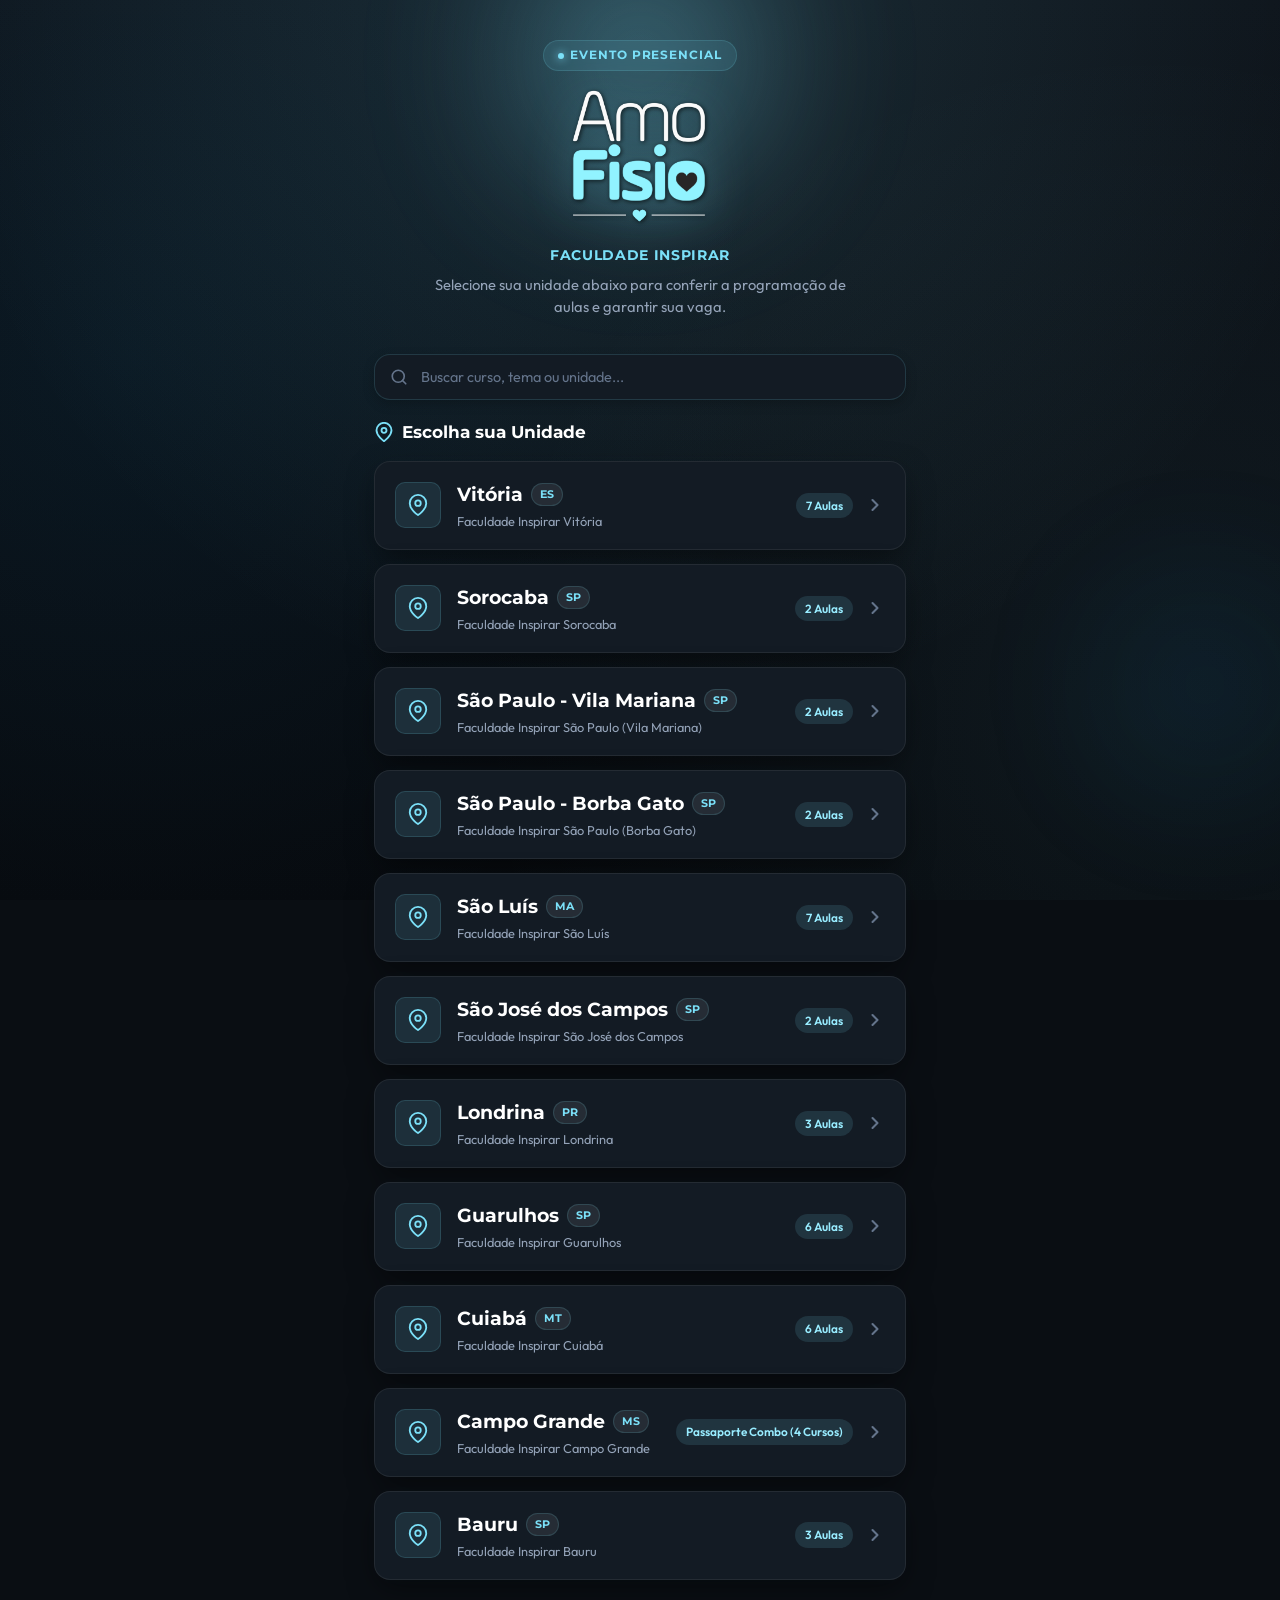
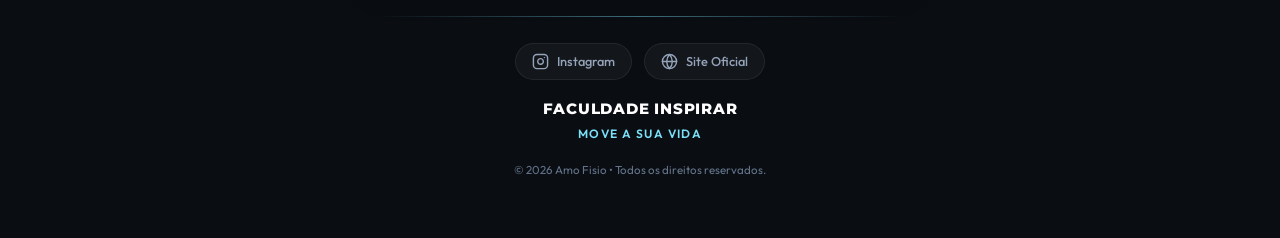
==== linktree amofisio/index.html @ 84359485 "Add files via upload" ====
<!DOCTYPE html>
<html lang="pt-BR">
<head>
  <meta charset="UTF-8">
  <meta name="viewport" content="width=device-width, initial-scale=1.0, maximum-scale=1.0, user-scalable=no">
  <title>Amo Fisio | Faculdade Inspirar</title>
  
  <!-- Metatags para Redes Sociais & Compartilhamento (WhatsApp, Instagram, etc) -->
  <meta name="description" content="Garanta seu ingresso para as aulas e workshops do evento Amo Fisio da Faculdade Inspirar. Selecione sua unidade e inscreva-se no Sympla.">
  <meta property="og:title" content="Amo Fisio | Faculdade Inspirar">
  <meta property="og:description" content="O maior evento presencial de Fisioterapia da Faculdade Inspirar. Escolha sua unidade e inscreva-se!">
  <meta property="og:image" content="amofisio_logo.png">
  <meta property="og:type" content="website">
  <meta name="theme-color" content="#0A0E13">

  <!-- Ícone e Estilos -->
  <link rel="icon" type="image/png" href="amofisio_logo.png">
  <link rel="stylesheet" href="style.css">
</head>
<body>

  <!-- Elementos de Iluminação Ambiente -->
  <div class="ambient-glow ambient-glow-1"></div>
  <div class="ambient-glow ambient-glow-2"></div>

  <!-- Container da Aplicação -->
  <main class="app-container">

    <!-- Header & Hero -->
    <header class="header-hero">
      <div class="badge-event-type">
        <span>Evento Presencial</span>
      </div>

      <div class="logo-wrapper">
        <img src="amofisio_logo.png" alt="Amo Fisio Logo" class="logo-img" id="hero-logo">
      </div>

      <div class="institution-tag">
        <span>FACULDADE INSPIRAR</span>
      </div>

      <p class="tagline" id="hero-tagline">
        Selecione sua unidade abaixo para conferir a programação de aulas e garantir sua vaga.
      </p>
    </header>

    <!-- Barra de Pesquisa Rápida -->
    <section class="search-container" aria-label="Pesquisa de Cursos">
      <div class="search-input-wrapper">
        <svg class="search-icon" viewBox="0 0 24 24" fill="none" stroke="currentColor" stroke-width="2.2" stroke-linecap="round" stroke-linejoin="round">
          <circle cx="11" cy="11" r="8"></circle>
          <line x1="21" y1="21" x2="16.65" y2="16.65"></line>
        </svg>
        <input 
          type="text" 
          id="search-input" 
          class="search-input" 
          placeholder="Buscar curso, tema ou unidade..." 
          autocomplete="off"
        >
        <button id="clear-search-btn" class="clear-search-btn" title="Limpar pesquisa" aria-label="Limpar pesquisa">
          <svg width="18" height="18" viewBox="0 0 24 24" fill="none" stroke="currentColor" stroke-width="2.5" stroke-linecap="round" stroke-linejoin="round">
            <line x1="18" y1="6" x2="6" y2="18"></line>
            <line x1="6" y1="6" x2="18" y2="18"></line>
          </svg>
        </button>
      </div>
    </section>

    <!-- VIEW 1: SELEÇÃO DE UNIDADES -->
    <section id="view-units" class="view-section active" aria-label="Lista de Unidades">
      <div class="section-header">
        <h2 class="section-title">
          <svg width="20" height="20" viewBox="0 0 24 24" fill="none" stroke="currentColor" stroke-width="2.2" stroke-linecap="round" stroke-linejoin="round">
            <path d="M21 10c0 7-9 13-9 13s-9-6-9-13a9 9 0 0 1 18 0z"></path>
            <circle cx="12" cy="10" r="3"></circle>
          </svg>
          Escolha sua Unidade
        </h2>
      </div>

      <div id="units-list-container" class="units-grid">
        <!-- Renderizado dinamicamente via app.js -->
      </div>
    </section>

    <!-- VIEW 2: CURSOS DA UNIDADE SELECIONADA -->
    <section id="view-courses" class="view-section" aria-label="Lista de Cursos da Unidade">
      <div class="back-navigation-bar">
        <button id="back-to-units-btn" class="back-btn">
          <svg width="18" height="18" viewBox="0 0 24 24" fill="none" stroke="currentColor" stroke-width="2.5" stroke-linecap="round" stroke-linejoin="round">
            <polyline points="15 18 9 12 15 6"></polyline>
          </svg>
          <span>Todas as Unidades</span>
        </button>
      </div>

      <div class="unit-active-header">
        <div class="active-unit-top">
          <h2 id="active-unit-name" class="active-unit-title">Vitória</h2>
          <span id="active-unit-badge" class="unit-state-badge">ES</span>
        </div>
        <div class="active-unit-location">
          <svg width="15" height="15" viewBox="0 0 24 24" fill="none" stroke="currentColor" stroke-width="2" stroke-linecap="round" stroke-linejoin="round">
            <path d="M21 10c0 7-9 13-9 13s-9-6-9-13a9 9 0 0 1 18 0z"></path>
            <circle cx="12" cy="10" r="3"></circle>
          </svg>
          <span id="active-unit-address">Faculdade Inspirar Vitória</span>
        </div>
      </div>

      <div id="courses-list-container" class="courses-list">
        <!-- Renderizado dinamicamente via app.js -->
      </div>
    </section>

    <!-- ESTADO VAZIO (QUANDO BUSCA NÃO ENCONTRA) -->
    <div id="empty-state" class="empty-state" style="display: none;">
      <svg width="40" height="40" viewBox="0 0 24 24" fill="none" stroke="currentColor" stroke-width="1.8" stroke-linecap="round" stroke-linejoin="round">
        <circle cx="11" cy="11" r="8"></circle>
        <line x1="21" y1="21" x2="16.65" y2="16.65"></line>
        <line x1="8" y1="11" x2="14" y2="11"></line>
      </svg>
      <h3>Nenhum resultado encontrado</h3>
      <p>Tente buscar por outro termo ou limpe o campo de busca.</p>
    </div>

    <!-- Rodapé Institucional -->
    <footer class="footer-container">
      <div class="footer-divider"></div>

      <div class="social-links">
        <a href="https://www.instagram.com/faculdadeinspirar/" target="_blank" rel="noopener noreferrer" class="social-btn" title="Instagram Oficial">
          <svg width="17" height="17" viewBox="0 0 24 24" fill="none" stroke="currentColor" stroke-width="2" stroke-linecap="round" stroke-linejoin="round">
            <rect x="2" y="2" width="20" height="20" rx="5" ry="5"></rect>
            <path d="M16 11.37A4 4 0 1 1 12.63 8 4 4 0 0 1 16 11.37z"></path>
            <line x1="17.5" y1="6.5" x2="17.51" y2="6.5"></line>
          </svg>
          <span>Instagram</span>
        </a>

        <a href="https://www.inspirar.com.br" target="_blank" rel="noopener noreferrer" class="social-btn" title="Site Oficial Inspirar">
          <svg width="17" height="17" viewBox="0 0 24 24" fill="none" stroke="currentColor" stroke-width="2" stroke-linecap="round" stroke-linejoin="round">
            <circle cx="12" cy="12" r="10"></circle>
            <line x1="2" y1="12" x2="22" y2="12"></line>
            <path d="M12 2a15.3 15.3 0 0 1 4 10 15.3 15.3 0 0 1-4 10 15.3 15.3 0 0 1-4-10 15.3 15.3 0 0 1 4-10z"></path>
          </svg>
          <span>Site Oficial</span>
        </a>
      </div>

      <div class="footer-branding">
        <div class="footer-brand-title">FACULDADE INSPIRAR</div>
        <div class="footer-brand-tagline">MOVE A SUA VIDA</div>
      </div>

      <p class="footer-copyright">
        © <span id="current-year"></span> Amo Fisio • Todos os direitos reservados.
      </p>
    </footer>

  </main>

  <!-- Toast Notification Flutuante -->
  <div id="toast" class="toast-notification" role="status" aria-live="polite">
    <svg width="18" height="18" viewBox="0 0 24 24" fill="none" stroke="currentColor" stroke-width="2.5" stroke-linecap="round" stroke-linejoin="round">
      <polyline points="20 6 9 17 4 12"></polyline>
    </svg>
    <span id="toast-message">Link copiado com sucesso!</span>
  </div>

  <!-- Scripts -->
  <script src="data.js"></script>
  <script src="app.js"></script>
</body>
</html>
---- linktree amofisio/style.css ----
/* ==========================================================================
   AMO FISIO - FACULDADE INSPIRAR | LINKTREE DESIGN SYSTEM
   Identidade Visual inspirada no Banner Oficial e Logo
   ========================================================================== */

@import url('https://fonts.googleapis.com/css2?family=Montserrat:wght@400;500;600;700;800;900&family=Outfit:wght@400;500;600;700;800&display=swap');

:root {
  /* Paleta Oficial */
  --bg-dark: #0A0E13;
  --bg-gradient-start: #0E141B;
  --bg-gradient-end: #070A0E;
  --bg-card: #131B24;
  --bg-card-hover: #182330;
  --bg-card-active: #1C2B3C;
  --bg-glass: rgba(19, 27, 36, 0.75);

  /* Ciano / Aqua Amo Fisio */
  --cyan-main: #7BE0F8;
  --cyan-bright: #98ECFF;
  --cyan-hover: #5CD2EC;
  --cyan-dark: #0284C7;
  --cyan-deep: #0369A1;
  --cyan-glow: rgba(123, 224, 248, 0.25);
  --cyan-glow-intense: rgba(123, 224, 248, 0.5);

  /* Textos */
  --text-primary: #FFFFFF;
  --text-secondary: #94A3B8;
  --text-muted: #64748B;
  --text-highlight: #7BE0F8;

  /* Bordas e Sombras */
  --border-subtle: rgba(123, 224, 248, 0.15);
  --border-bright: rgba(123, 224, 248, 0.45);
  --border-card: rgba(255, 255, 255, 0.07);
  --shadow-card: 0 10px 30px -5px rgba(0, 0, 0, 0.5), 0 0 20px -5px rgba(123, 224, 248, 0.05);
  --shadow-card-hover: 0 15px 35px -5px rgba(0, 0, 0, 0.7), 0 0 25px rgba(123, 224, 248, 0.25);
  --shadow-btn: 0 4px 20px rgba(123, 224, 248, 0.35);

  /* Raios e Transições */
  --radius-xs: 6px;
  --radius-sm: 10px;
  --radius-md: 16px;
  --radius-lg: 24px;
  --radius-pill: 9999px;
  --transition-fast: 0.2s cubic-bezier(0.4, 0, 0.2, 1);
  --transition-normal: 0.3s cubic-bezier(0.4, 0, 0.2, 1);
  --transition-bounce: 0.4s cubic-bezier(0.34, 1.56, 0.64, 1);

  /* Tipografia */
  --font-heading: 'Montserrat', sans-serif;
  --font-body: 'Outfit', sans-serif;
}

/* Reset Global */
*, *::before, *::after {
  box-sizing: border-box;
  margin: 0;
  padding: 0;
}

html {
  scroll-behavior: smooth;
  -webkit-tap-highlight-color: transparent;
}

body {
  font-family: var(--font-body);
  background-color: var(--bg-dark);
  background-image: 
    radial-gradient(circle at 50% 0%, rgba(123, 224, 248, 0.12) 0%, transparent 65%),
    radial-gradient(circle at 10% 40%, rgba(2, 132, 199, 0.08) 0%, transparent 50%),
    radial-gradient(circle at 90% 80%, rgba(123, 224, 248, 0.06) 0%, transparent 50%),
    linear-gradient(180deg, var(--bg-gradient-start) 0%, var(--bg-gradient-end) 100%);
  background-attachment: fixed;
  color: var(--text-primary);
  min-height: 100vh;
  display: flex;
  flex-direction: column;
  align-items: center;
  overflow-x: hidden;
  line-height: 1.5;
}

/* Background Ambient Glow Orbs */
.ambient-glow {
  position: fixed;
  pointer-events: none;
  border-radius: 50%;
  filter: blur(80px);
  z-index: 0;
  opacity: 0.6;
}

.ambient-glow-1 {
  top: -100px;
  left: 50%;
  transform: translateX(-50%);
  width: 320px;
  height: 320px;
  background: radial-gradient(circle, var(--cyan-main), transparent 70%);
}

.ambient-glow-2 {
  bottom: 10%;
  right: -50px;
  width: 250px;
  height: 250px;
  background: radial-gradient(circle, rgba(2, 132, 199, 0.35), transparent 70%);
}

/* Container Principal */
.app-container {
  width: 100%;
  max-width: 580px;
  min-height: 100vh;
  padding: 24px 20px 48px;
  display: flex;
  flex-direction: column;
  position: relative;
  z-index: 1;
}

/* ==========================================================================
   HEADER & HERO
   ========================================================================== */
.header-hero {
  text-align: center;
  margin-bottom: 24px;
  display: flex;
  flex-direction: column;
  align-items: center;
  animation: fadeInDown 0.6s ease-out;
}

.badge-event-type {
  display: inline-flex;
  align-items: center;
  gap: 6px;
  padding: 6px 14px;
  background: rgba(123, 224, 248, 0.1);
  border: 1px solid var(--border-subtle);
  border-radius: var(--radius-pill);
  font-family: var(--font-heading);
  font-size: 0.72rem;
  font-weight: 700;
  letter-spacing: 0.08em;
  text-transform: uppercase;
  color: var(--cyan-main);
  margin-bottom: 16px;
  backdrop-filter: blur(8px);
}

.badge-event-type::before {
  content: '';
  width: 6px;
  height: 6px;
  background-color: var(--cyan-main);
  border-radius: 50%;
  box-shadow: 0 0 8px var(--cyan-main);
  animation: pulseDot 2s infinite;
}

.logo-wrapper {
  position: relative;
  display: inline-block;
  margin-bottom: 12px;
}

.logo-img {
  width: 160px;
  height: auto;
  max-height: 140px;
  object-fit: contain;
  filter: drop-shadow(0 8px 24px rgba(123, 224, 248, 0.3));
  transition: transform var(--transition-bounce);
}

.logo-img:hover {
  transform: scale(1.04);
}

.institution-tag {
  display: flex;
  align-items: center;
  justify-content: center;
  gap: 8px;
  font-family: var(--font-heading);
  font-size: 0.85rem;
  font-weight: 700;
  letter-spacing: 0.05em;
  color: #FFFFFF;
  margin-bottom: 8px;
}

.institution-tag span {
  color: var(--cyan-main);
}

.tagline {
  font-size: 0.92rem;
  color: var(--text-secondary);
  max-width: 420px;
  margin: 0 auto 12px;
  font-weight: 400;
}

/* ==========================================================================
   BARRA DE PESQUISA
   ========================================================================== */
.search-container {
  position: relative;
  width: 100%;
  margin-bottom: 20px;
}

.search-input-wrapper {
  position: relative;
  display: flex;
  align-items: center;
}

.search-icon {
  position: absolute;
  left: 16px;
  color: var(--text-muted);
  width: 18px;
  height: 18px;
  pointer-events: none;
  transition: color var(--transition-fast);
}

.search-input {
  width: 100%;
  padding: 13px 40px 13px 46px;
  background: var(--bg-card);
  border: 1px solid var(--border-subtle);
  border-radius: var(--radius-md);
  color: var(--text-primary);
  font-family: var(--font-body);
  font-size: 0.9rem;
  outline: none;
  transition: all var(--transition-normal);
  box-shadow: 0 4px 12px rgba(0, 0, 0, 0.2);
}

.search-input::placeholder {
  color: var(--text-muted);
}

.search-input:focus {
  border-color: var(--cyan-main);
  box-shadow: 0 0 0 3px var(--cyan-glow);
  background: var(--bg-card-hover);
}

.search-input:focus + .search-icon {
  color: var(--cyan-main);
}

.clear-search-btn {
  position: absolute;
  right: 14px;
  background: transparent;
  border: none;
  color: var(--text-muted);
  cursor: pointer;
  display: none;
  padding: 4px;
  border-radius: 50%;
  transition: color var(--transition-fast);
}

.clear-search-btn:hover {
  color: var(--text-primary);
}

/* ==========================================================================
   VIEW: SELEÇÃO DE UNIDADES (NÍVEL 1)
   ========================================================================== */
.view-section {
  display: none;
  flex-direction: column;
  width: 100%;
  animation: fadeIn 0.35s ease-out;
}

.view-section.active {
  display: flex;
}

.section-header {
  display: flex;
  align-items: center;
  justify-content: space-between;
  margin-bottom: 16px;
}

.section-title {
  font-family: var(--font-heading);
  font-size: 1.05rem;
  font-weight: 700;
  display: flex;
  align-items: center;
  gap: 8px;
  color: var(--text-primary);
}

.section-title svg {
  color: var(--cyan-main);
}

.units-grid {
  display: flex;
  flex-direction: column;
  gap: 14px;
}

.unit-card {
  position: relative;
  background: var(--bg-card);
  border: 1px solid var(--border-card);
  border-radius: var(--radius-md);
  padding: 18px 20px;
  cursor: pointer;
  transition: all var(--transition-bounce);
  box-shadow: var(--shadow-card);
  display: flex;
  align-items: center;
  justify-content: space-between;
  overflow: hidden;
  text-decoration: none;
}

.unit-card::before {
  content: '';
  position: absolute;
  top: 0;
  left: 0;
  width: 4px;
  height: 100%;
  background: var(--cyan-main);
  opacity: 0;
  transition: opacity var(--transition-fast);
}

.unit-card:hover {
  transform: translateY(-3px) scale(1.01);
  background: var(--bg-card-hover);
  border-color: var(--border-bright);
  box-shadow: var(--shadow-card-hover);
}

.unit-card:hover::before {
  opacity: 1;
}

.unit-info-left {
  display: flex;
  align-items: center;
  gap: 16px;
}

.unit-icon-box {
  width: 46px;
  height: 46px;
  border-radius: var(--radius-sm);
  background: rgba(123, 224, 248, 0.1);
  border: 1px solid var(--border-subtle);
  display: flex;
  align-items: center;
  justify-content: center;
  color: var(--cyan-main);
  flex-shrink: 0;
  transition: all var(--transition-fast);
}

.unit-card:hover .unit-icon-box {
  background: var(--cyan-main);
  color: var(--bg-dark);
  box-shadow: 0 0 16px var(--cyan-main);
}

.unit-details {
  display: flex;
  flex-direction: column;
  gap: 3px;
}

.unit-name-row {
  display: flex;
  align-items: center;
  gap: 8px;
}

.unit-title {
  font-family: var(--font-heading);
  font-size: 1.12rem;
  font-weight: 700;
  color: var(--text-primary);
}

.unit-state-badge {
  font-size: 0.7rem;
  font-weight: 700;
  font-family: var(--font-heading);
  background: rgba(255, 255, 255, 0.08);
  padding: 2px 8px;
  border-radius: var(--radius-pill);
  color: var(--cyan-main);
  border: 1px solid var(--border-subtle);
}

.unit-subtitle {
  font-size: 0.8rem;
  color: var(--text-secondary);
}

.unit-card-right {
  display: flex;
  align-items: center;
  gap: 12px;
}

.courses-count-pill {
  font-size: 0.74rem;
  font-weight: 600;
  color: var(--cyan-bright);
  background: rgba(123, 224, 248, 0.12);
  padding: 4px 10px;
  border-radius: var(--radius-pill);
  white-space: nowrap;
}

.unit-arrow {
  color: var(--text-muted);
  transition: transform var(--transition-fast), color var(--transition-fast);
}

.unit-card:hover .unit-arrow {
  transform: translateX(4px);
  color: var(--cyan-main);
}

/* ==========================================================================
   VIEW: CURSOS DA UNIDADE (NÍVEL 2)
   ========================================================================== */
.back-navigation-bar {
  display: flex;
  align-items: center;
  justify-content: space-between;
  margin-bottom: 16px;
}

.back-btn {
  display: inline-flex;
  align-items: center;
  gap: 8px;
  padding: 8px 16px;
  background: rgba(255, 255, 255, 0.05);
  border: 1px solid var(--border-card);
  border-radius: var(--radius-pill);
  color: var(--text-primary);
  font-family: var(--font-heading);
  font-size: 0.82rem;
  font-weight: 600;
  cursor: pointer;
  transition: all var(--transition-fast);
}

.back-btn:hover {
  background: rgba(123, 224, 248, 0.15);
  border-color: var(--border-bright);
  color: var(--cyan-main);
  transform: translateX(-3px);
}

.unit-active-header {
  background: linear-gradient(135deg, rgba(123, 224, 248, 0.12) 0%, rgba(19, 27, 36, 0.9) 100%);
  border: 1px solid var(--border-bright);
  border-radius: var(--radius-md);
  padding: 16px 20px;
  margin-bottom: 20px;
  box-shadow: 0 4px 20px rgba(0, 0, 0, 0.4);
  position: relative;
  overflow: hidden;
}

.unit-active-header::after {
  content: '';
  position: absolute;
  right: -20px;
  bottom: -20px;
  width: 100px;
  height: 100px;
  background: radial-gradient(circle, var(--cyan-glow) 0%, transparent 70%);
  border-radius: 50%;
  pointer-events: none;
}

.active-unit-top {
  display: flex;
  align-items: center;
  justify-content: space-between;
  margin-bottom: 4px;
}

.active-unit-title {
  font-family: var(--font-heading);
  font-size: 1.25rem;
  font-weight: 800;
  color: var(--text-primary);
  display: flex;
  align-items: center;
  gap: 8px;
}

.active-unit-location {
  font-size: 0.82rem;
  color: var(--text-secondary);
  display: flex;
  align-items: center;
  gap: 6px;
}

.active-unit-location svg {
  color: var(--cyan-main);
  flex-shrink: 0;
}

/* Banner de Aviso Especial da Unidade */
.unit-notice-banner {
  display: flex;
  align-items: center;
  gap: 12px;
  background: linear-gradient(135deg, rgba(123, 224, 248, 0.15) 0%, rgba(2, 132, 199, 0.2) 100%);
  border: 1px solid var(--cyan-main);
  border-radius: var(--radius-md);
  padding: 14px 18px;
  box-shadow: 0 4px 15px rgba(123, 224, 248, 0.2);
  animation: fadeIn 0.3s ease-out;
}

.notice-icon {
  color: var(--cyan-main);
  display: flex;
  align-items: center;
  justify-content: center;
  flex-shrink: 0;
}

.notice-text {
  font-family: var(--font-heading);
  font-size: 0.86rem;
  font-weight: 700;
  color: #FFFFFF;
  line-height: 1.4;
}

/* Destaque de Preço Promocional */
.course-meta-item.highlight-price {
  color: var(--cyan-bright);
  font-size: 0.82rem;
  background: rgba(123, 224, 248, 0.12);
  padding: 4px 10px;
  border-radius: var(--radius-pill);
  border: 1px solid rgba(123, 224, 248, 0.3);
}

.course-meta-item.highlight-price strong {
  font-weight: 700;
}

/* Lista de Cards de Cursos */
.courses-list {
  display: flex;
  flex-direction: column;
  gap: 16px;
}

.course-card {
  position: relative;
  background: var(--bg-card);
  border: 1px solid var(--border-card);
  border-radius: var(--radius-md);
  padding: 20px;
  box-shadow: var(--shadow-card);
  transition: all var(--transition-bounce);
  display: flex;
  flex-direction: column;
  gap: 14px;
  overflow: hidden;
}

.course-card:hover {
  border-color: var(--border-bright);
  background: var(--bg-card-hover);
  box-shadow: var(--shadow-card-hover);
  transform: translateY(-2px);
}

.course-header-row {
  display: flex;
  align-items: flex-start;
  justify-content: space-between;
  gap: 10px;
}

.course-category-tag {
  display: inline-flex;
  align-items: center;
  gap: 5px;
  font-family: var(--font-heading);
  font-size: 0.72rem;
  font-weight: 700;
  text-transform: uppercase;
  letter-spacing: 0.05em;
  color: var(--cyan-main);
  background: rgba(123, 224, 248, 0.1);
  padding: 4px 10px;
  border-radius: var(--radius-pill);
  border: 1px solid var(--border-subtle);
}

.course-badge-pill {
  font-size: 0.7rem;
  font-weight: 700;
  background: rgba(255, 255, 255, 0.06);
  color: #E2E8F0;
  padding: 3px 8px;
  border-radius: var(--radius-pill);
  border: 1px solid rgba(255, 255, 255, 0.1);
}

.course-title {
  font-family: var(--font-heading);
  font-size: 1.05rem;
  font-weight: 700;
  line-height: 1.35;
  color: var(--text-primary);
}

.course-desc {
  font-size: 0.85rem;
  color: var(--text-secondary);
  line-height: 1.45;
}

.course-meta-row {
  display: flex;
  flex-wrap: wrap;
  align-items: center;
  gap: 12px;
  padding-top: 4px;
  border-top: 1px solid rgba(255, 255, 255, 0.04);
}

.course-meta-item {
  display: inline-flex;
  align-items: center;
  gap: 5px;
  font-size: 0.78rem;
  color: var(--text-secondary);
}

.course-meta-item svg {
  color: var(--cyan-main);
}

.course-actions-row {
  display: flex;
  align-items: center;
  gap: 10px;
  margin-top: 2px;
}

/* Botão Sympla Principal */
.btn-sympla {
  flex: 1;
  display: inline-flex;
  align-items: center;
  justify-content: center;
  gap: 10px;
  background: linear-gradient(135deg, #7BE0F8 0%, #38BDF8 100%);
  color: #0A0E13;
  font-family: var(--font-heading);
  font-size: 0.88rem;
  font-weight: 800;
  text-transform: uppercase;
  letter-spacing: 0.04em;
  padding: 13px 20px;
  border-radius: var(--radius-pill);
  text-decoration: none;
  border: none;
  cursor: pointer;
  box-shadow: var(--shadow-btn);
  transition: all var(--transition-bounce);
}

.btn-sympla:hover {
  background: linear-gradient(135deg, #98ECFF 0%, #00C7F2 100%);
  box-shadow: 0 6px 25px rgba(123, 224, 248, 0.6);
  transform: translateY(-2px);
  color: #000;
}

.btn-sympla:active {
  transform: translateY(0);
}

.btn-sympla svg {
  transition: transform var(--transition-fast);
}

.btn-sympla:hover svg {
  transform: scale(1.15) rotate(-5deg);
}

/* Botão Compartilhar / Copiar */
.btn-icon-action {
  width: 44px;
  height: 44px;
  border-radius: 50%;
  background: rgba(255, 255, 255, 0.05);
  border: 1px solid var(--border-card);
  color: var(--text-secondary);
  display: flex;
  align-items: center;
  justify-content: center;
  cursor: pointer;
  transition: all var(--transition-fast);
  flex-shrink: 0;
}

.btn-icon-action:hover {
  background: rgba(123, 224, 248, 0.15);
  border-color: var(--border-bright);
  color: var(--cyan-main);
  transform: scale(1.08);
}

/* ==========================================================================
   ESTADO VAZIO / SEM RESULTADOS
   ========================================================================== */
.empty-state {
  text-align: center;
  padding: 40px 20px;
  background: var(--bg-card);
  border: 1px dashed var(--border-subtle);
  border-radius: var(--radius-md);
  margin-top: 10px;
}

.empty-state svg {
  color: var(--text-muted);
  margin-bottom: 12px;
}

.empty-state h3 {
  font-family: var(--font-heading);
  font-size: 1rem;
  color: var(--text-primary);
  margin-bottom: 6px;
}

.empty-state p {
  font-size: 0.84rem;
  color: var(--text-secondary);
}

/* ==========================================================================
   FOOTER & LINKS INSTITUCIONAIS
   ========================================================================== */
.footer-container {
  margin-top: auto;
  padding-top: 36px;
  display: flex;
  flex-direction: column;
  align-items: center;
  gap: 18px;
  text-align: center;
}

.footer-divider {
  width: 100%;
  height: 1px;
  background: linear-gradient(90deg, transparent, var(--border-bright), transparent);
  margin-bottom: 8px;
}

.social-links {
  display: flex;
  align-items: center;
  gap: 12px;
}

.social-btn {
  display: flex;
  align-items: center;
  gap: 8px;
  padding: 8px 16px;
  background: rgba(255, 255, 255, 0.04);
  border: 1px solid var(--border-card);
  border-radius: var(--radius-pill);
  color: var(--text-secondary);
  font-size: 0.8rem;
  font-weight: 500;
  text-decoration: none;
  transition: all var(--transition-fast);
}

.social-btn:hover {
  background: rgba(123, 224, 248, 0.1);
  border-color: var(--cyan-main);
  color: var(--cyan-main);
  transform: translateY(-2px);
}

.footer-branding {
  display: flex;
  flex-direction: column;
  align-items: center;
  gap: 4px;
}

.footer-brand-title {
  font-family: var(--font-heading);
  font-size: 0.95rem;
  font-weight: 800;
  letter-spacing: 0.05em;
  color: var(--text-primary);
}

.footer-brand-tagline {
  font-size: 0.75rem;
  color: var(--cyan-main);
  font-weight: 600;
  letter-spacing: 0.12em;
  text-transform: uppercase;
}

.footer-copyright {
  font-size: 0.72rem;
  color: var(--text-muted);
}

/* ==========================================================================
   TOAST DE NOTIFICAÇÃO
   ========================================================================== */
.toast-notification {
  position: fixed;
  bottom: 24px;
  left: 50%;
  transform: translateX(-50%) translateY(100px);
  background: #111822;
  border: 1px solid var(--cyan-main);
  color: var(--text-primary);
  padding: 12px 22px;
  border-radius: var(--radius-pill);
  font-size: 0.85rem;
  font-weight: 600;
  display: flex;
  align-items: center;
  gap: 10px;
  box-shadow: 0 10px 30px rgba(0, 0, 0, 0.6), 0 0 20px var(--cyan-glow);
  z-index: 999;
  opacity: 0;
  pointer-events: none;
  transition: all var(--transition-bounce);
}

.toast-notification.show {
  transform: translateX(-50%) translateY(0);
  opacity: 1;
}

.toast-notification svg {
  color: var(--cyan-main);
}

/* ==========================================================================
   ANIMAÇÕES
   ========================================================================== */
@keyframes fadeIn {
  from { opacity: 0; transform: translateY(8px); }
  to { opacity: 1; transform: translateY(0); }
}

@keyframes fadeInDown {
  from { opacity: 0; transform: translateY(-16px); }
  to { opacity: 1; transform: translateY(0); }
}

@keyframes pulseDot {
  0% { transform: scale(0.9); opacity: 0.8; box-shadow: 0 0 0 0 rgba(123, 224, 248, 0.7); }
  70% { transform: scale(1.1); opacity: 1; box-shadow: 0 0 0 6px rgba(123, 224, 248, 0); }
  100% { transform: scale(0.9); opacity: 0.8; box-shadow: 0 0 0 0 rgba(123, 224, 248, 0); }
}

/* ==========================================================================
   RESPONSIVIDADE (TABLET & DESKTOP)
   ========================================================================== */
@media (min-width: 640px) {
  .app-container {
    padding: 40px 24px 60px;
  }
  .logo-img {
    width: 190px;
  }
  .unit-title {
    font-size: 1.2rem;
  }
  .course-title {
    font-size: 1.15rem;
  }
}
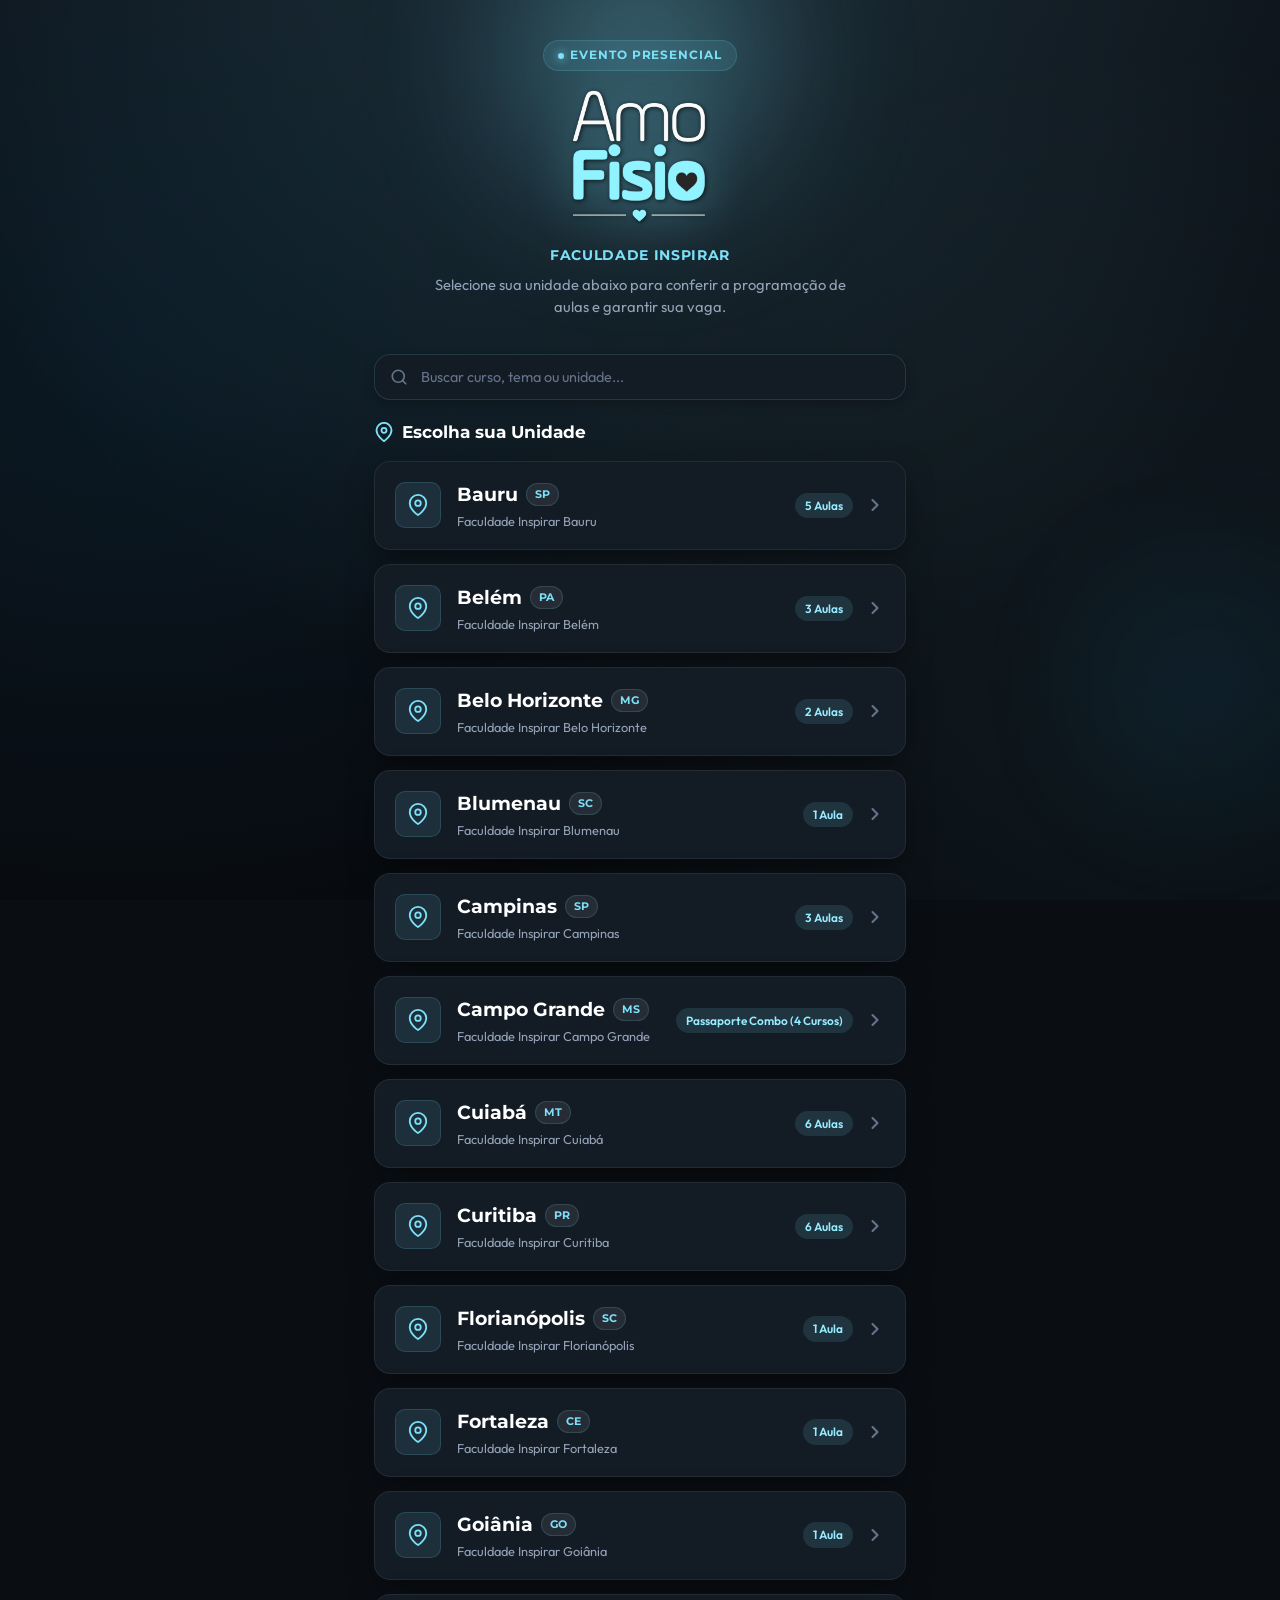
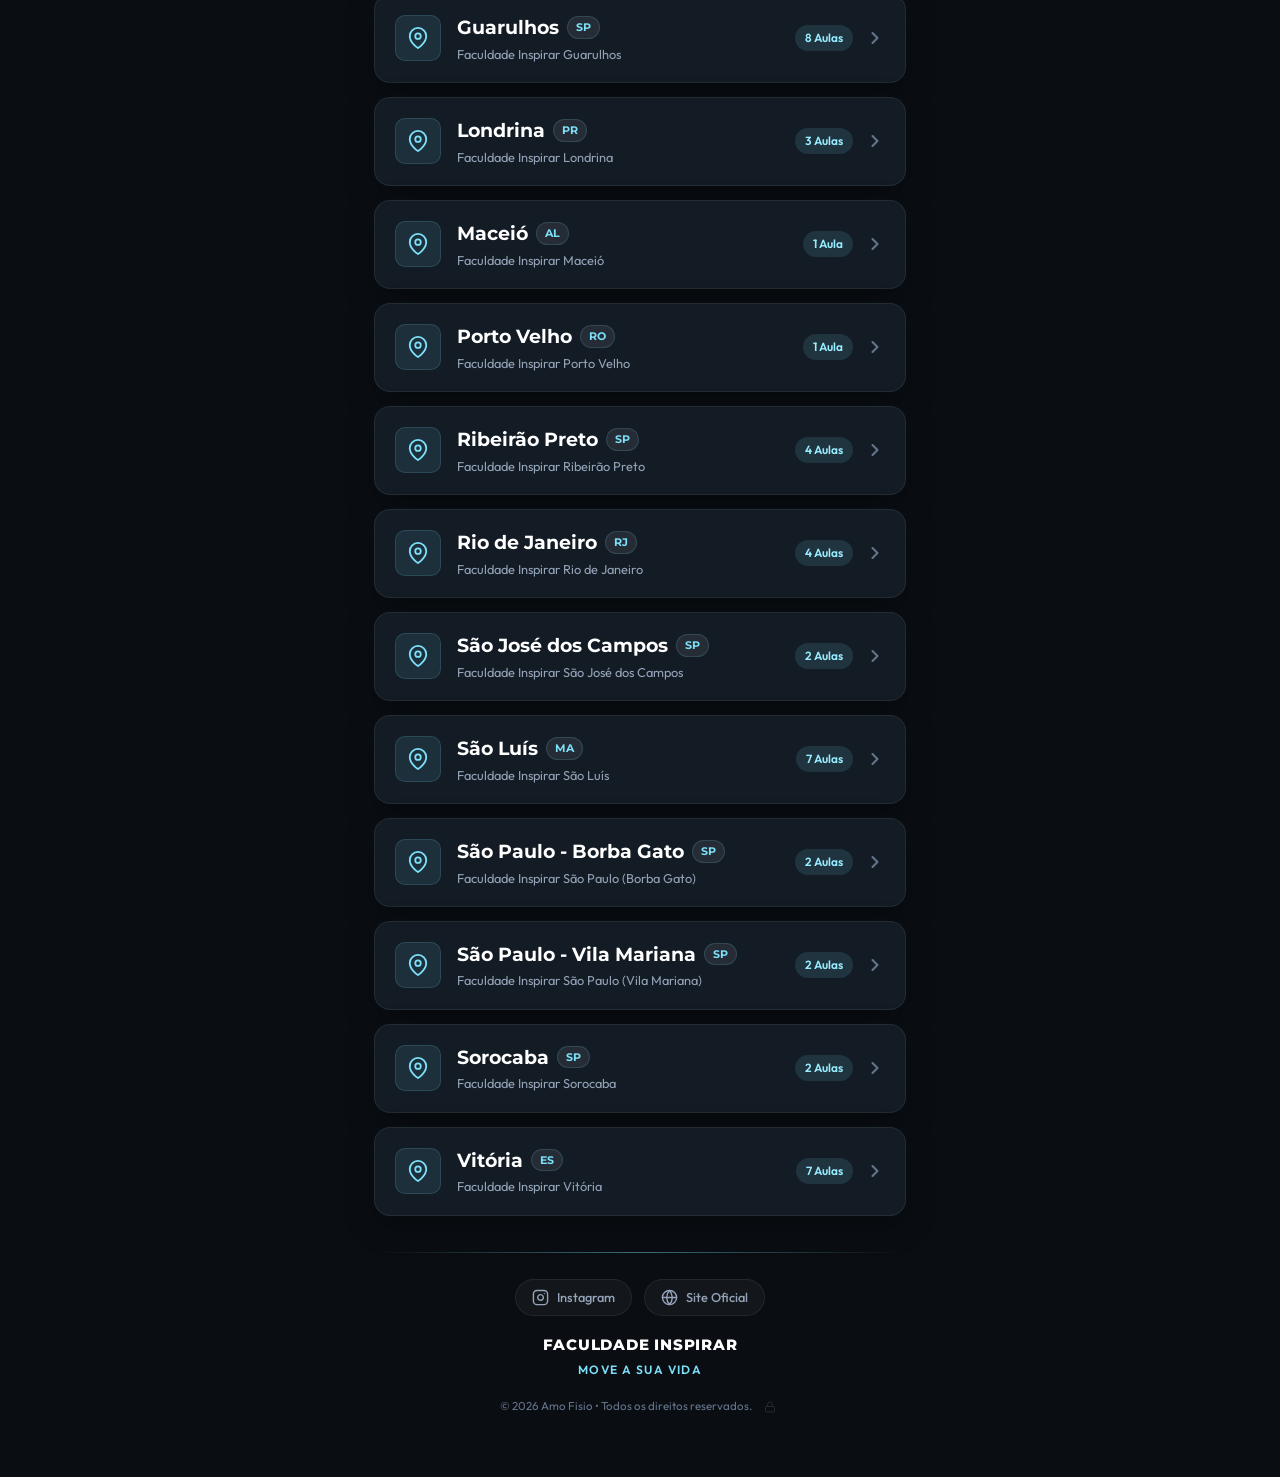
==== commit 715adcef: "Adicionar area administrativa discreta com resumo de inscritos e vagas por unidade" ====
--- a/linktree amofisio/index.html
+++ b/linktree amofisio/index.html
@@ -157,6 +157,12 @@
 
       <p class="footer-copyright">
         © <span id="current-year"></span> Amo Fisio • Todos os direitos reservados.
+        <button id="admin-trigger-btn" class="admin-discreet-btn" title="Painel de Gestão" aria-label="Acesso Restrito">
+          <svg width="12" height="12" viewBox="0 0 24 24" fill="none" stroke="currentColor" stroke-width="2" stroke-linecap="round" stroke-linejoin="round">
+            <rect x="3" y="11" width="18" height="11" rx="2" ry="2"></rect>
+            <path d="M7 11V7a5 5 0 0 1 10 0v4"></path>
+          </svg>
+        </button>
       </p>
     </footer>
 
@@ -170,6 +176,160 @@
     <span id="toast-message">Link copiado com sucesso!</span>
   </div>
 
+  <!-- MODAL: LOGIN ADMINISTRATIVO -->
+  <div id="admin-login-modal" class="admin-modal-overlay" style="display: none;" role="dialog" aria-modal="true" aria-labelledby="admin-login-title">
+    <div class="admin-modal-card">
+      <button id="admin-login-close" class="admin-modal-close" aria-label="Fechar modal">&times;</button>
+      <div class="admin-lock-icon">
+        <svg width="26" height="26" viewBox="0 0 24 24" fill="none" stroke="currentColor" stroke-width="2" stroke-linecap="round" stroke-linejoin="round">
+          <rect x="3" y="11" width="18" height="11" rx="2" ry="2"></rect>
+          <path d="M7 11V7a5 5 0 0 1 10 0v4"></path>
+        </svg>
+      </div>
+      <h3 id="admin-login-title" class="admin-modal-title">Área Administrativa</h3>
+      <p class="admin-modal-desc">Informe a senha para visualizar o relatório de ocupação e vagas das turmas.</p>
+      
+      <form id="admin-login-form">
+        <div class="admin-input-group">
+          <input 
+            type="password" 
+            id="admin-password-input" 
+            class="admin-pwd-input"
+            placeholder="Digite a senha..." 
+            autocomplete="current-password" 
+            required
+          />
+          <button type="button" id="admin-toggle-pwd" class="admin-pwd-toggle" aria-label="Mostrar ou ocultar senha">
+            <svg id="admin-pwd-eye-icon" width="18" height="18" viewBox="0 0 24 24" fill="none" stroke="currentColor" stroke-width="2">
+              <path d="M1 12s4-8 11-8 11 8 11 8-4 8-11 8-11-8-11-8z"></path>
+              <circle cx="12" cy="12" r="3"></circle>
+            </svg>
+          </button>
+        </div>
+        <div id="admin-login-error" class="admin-error-msg" style="display: none;">
+          <svg width="14" height="14" viewBox="0 0 24 24" fill="none" stroke="currentColor" stroke-width="2.2">
+            <circle cx="12" cy="12" r="10"></circle>
+            <line x1="12" y1="8" x2="12" y2="12"></line>
+            <line x1="12" y1="16" x2="12.01" y2="16"></line>
+          </svg>
+          <span>Senha incorreta. Tente novamente.</span>
+        </div>
+        <button type="submit" class="admin-submit-btn">Entrar no Painel</button>
+      </form>
+    </div>
+  </div>
+
+  <!-- MODAL / PAINEL: ÁREA ADMINISTRATIVA -->
+  <div id="admin-dashboard-modal" class="admin-dashboard-overlay" style="display: none;" role="dialog" aria-modal="true" aria-labelledby="admin-dash-heading">
+    <div class="admin-dashboard-container">
+      
+      <!-- Cabeçalho do Dashboard -->
+      <header class="admin-dashboard-header">
+        <div class="admin-dash-header-left">
+          <div class="admin-tag-badge">
+            <span class="admin-badge-dot"></span>
+            PAINEL DE GESTÃO • INSPIRAR
+          </div>
+          <h2 id="admin-dash-heading" class="admin-dash-title">Relatório Geral de Vagas e Inscrições</h2>
+          <p class="admin-dash-subtitle">Acompanhamento consolidado de todas as unidades e turmas do Amo Fisio</p>
+        </div>
+        <div class="admin-dash-header-actions">
+          <button id="admin-logout-btn" class="admin-btn-secondary" title="Encerrar sessão administrativa">
+            <svg width="15" height="15" viewBox="0 0 24 24" fill="none" stroke="currentColor" stroke-width="2">
+              <path d="M9 21H5a2 2 0 0 1-2-2V5a2 2 0 0 1 2-2h4"></path>
+              <polyline points="16 17 21 12 16 7"></polyline>
+              <line x1="21" y1="12" x2="9" y2="12"></line>
+            </svg>
+            <span>Bloquear / Sair</span>
+          </button>
+          <button id="admin-dashboard-close" class="admin-btn-close" aria-label="Fechar Painel">&times;</button>
+        </div>
+      </header>
+
+      <!-- Cartões de Resumo Geral (KPIs) -->
+      <section class="admin-kpi-grid">
+        <div class="admin-kpi-card">
+          <div class="admin-kpi-icon-wrap icon-cyan">
+            <svg width="20" height="20" viewBox="0 0 24 24" fill="none" stroke="currentColor" stroke-width="2">
+              <path d="M17 21v-2a4 4 0 0 0-4-4H5a4 4 0 0 0-4 4v2"></path>
+              <circle cx="9" cy="7" r="4"></circle>
+              <path d="M23 21v-2a4 4 0 0 0-3-3.87"></path>
+              <path d="M16 3.13a4 4 0 0 1 0 7.75"></path>
+            </svg>
+          </div>
+          <div class="admin-kpi-info">
+            <span class="admin-kpi-label">Total de Inscritos</span>
+            <div class="admin-kpi-val" id="admin-kpi-total-reg">0</div>
+            <span class="admin-kpi-sub" id="admin-kpi-occupancy-rate">0% ocupação geral</span>
+          </div>
+        </div>
+
+        <div class="admin-kpi-card">
+          <div class="admin-kpi-icon-wrap icon-blue">
+            <svg width="20" height="20" viewBox="0 0 24 24" fill="none" stroke="currentColor" stroke-width="2">
+              <rect x="2" y="7" width="20" height="14" rx="2" ry="2"></rect>
+              <path d="M16 21V5a2 2 0 0 0-2-2h-4a2 2 0 0 0-2 2v16"></path>
+            </svg>
+          </div>
+          <div class="admin-kpi-info">
+            <span class="admin-kpi-label">Vagas Ofertadas</span>
+            <div class="admin-kpi-val" id="admin-kpi-total-cap">0</div>
+            <span class="admin-kpi-sub" id="admin-kpi-remaining-spots">0 vagas restantes</span>
+          </div>
+        </div>
+
+        <div class="admin-kpi-card highlight-critical">
+          <div class="admin-kpi-icon-wrap icon-red">
+            <svg width="20" height="20" viewBox="0 0 24 24" fill="none" stroke="currentColor" stroke-width="2">
+              <circle cx="12" cy="12" r="10"></circle>
+              <line x1="4.93" y1="4.93" x2="19.07" y2="19.07"></line>
+            </svg>
+          </div>
+          <div class="admin-kpi-info">
+            <span class="admin-kpi-label">Turmas Esgotadas</span>
+            <div class="admin-kpi-val" id="admin-kpi-sold-out">0</div>
+            <span class="admin-kpi-sub">100% de capacidade</span>
+          </div>
+        </div>
+
+        <div class="admin-kpi-card highlight-warning">
+          <div class="admin-kpi-icon-wrap icon-amber">
+            <svg width="20" height="20" viewBox="0 0 24 24" fill="none" stroke="currentColor" stroke-width="2">
+              <polygon points="13 2 3 14 12 14 11 22 21 10 12 10 13 2"></polygon>
+            </svg>
+          </div>
+          <div class="admin-kpi-info">
+            <span class="admin-kpi-label">Últimas Vagas</span>
+            <div class="admin-kpi-val" id="admin-kpi-urgent">0</div>
+            <span class="admin-kpi-sub">≤ 5 vagas restantes</span>
+          </div>
+        </div>
+      </section>
+
+      <!-- Barra de Filtros e Busca -->
+      <div class="admin-controls-bar">
+        <div class="admin-search-wrapper">
+          <svg width="16" height="16" viewBox="0 0 24 24" fill="none" stroke="currentColor" stroke-width="2">
+            <circle cx="11" cy="11" r="8"></circle>
+            <line x1="21" y1="21" x2="16.65" y2="16.65"></line>
+          </svg>
+          <input type="text" id="admin-filter-input" placeholder="Buscar por cidade ou curso..." />
+        </div>
+        <div class="admin-filter-pills">
+          <button class="admin-pill active" data-filter="all">Todas as Cidades (<span id="admin-count-units">0</span>)</button>
+          <button class="admin-pill" data-filter="urgent">Com Últimas Vagas</button>
+          <button class="admin-pill" data-filter="sold_out">Com Esgotados</button>
+        </div>
+      </div>
+
+      <!-- Listagem de Unidades e Cursos -->
+      <div id="admin-units-container" class="admin-units-list">
+        <!-- Renderizado dinamicamente via JS -->
+      </div>
+
+    </div>
+  </div>
+
   <!-- Scripts -->
   <script src="data.js"></script>
   <script src="app.js"></script>
--- a/linktree amofisio/style.css
+++ b/linktree amofisio/style.css
@@ -631,7 +631,66 @@
   padding: 3px 8px;
   border-radius: var(--radius-pill);
   border: 1px solid rgba(255, 255, 255, 0.1);
-}
+  display: inline-flex;
+  align-items: center;
+  gap: 4px;
+}
+
+.course-badge-pill.badge-sold-out {
+  background: rgba(239, 68, 68, 0.2);
+  color: #F87171;
+  border-color: rgba(239, 68, 68, 0.5);
+  font-weight: 800;
+  text-transform: uppercase;
+  letter-spacing: 0.05em;
+  box-shadow: 0 0 12px rgba(239, 68, 68, 0.25);
+}
+
+.course-badge-pill.badge-urgent {
+  background: rgba(245, 158, 11, 0.2);
+  color: #FBBF24;
+  border-color: rgba(245, 158, 11, 0.5);
+  font-weight: 800;
+  text-transform: uppercase;
+  letter-spacing: 0.04em;
+  box-shadow: 0 0 12px rgba(245, 158, 11, 0.25);
+  animation: pulseBadge 2.2s infinite ease-in-out;
+}
+
+@keyframes pulseBadge {
+  0%, 100% {
+    transform: scale(1);
+    opacity: 1;
+  }
+  50% {
+    transform: scale(1.05);
+    opacity: 0.9;
+  }
+}
+
+.course-card.is-sold-out {
+  border-color: rgba(239, 68, 68, 0.25);
+  background: linear-gradient(180deg, rgba(239, 68, 68, 0.03) 0%, var(--bg-card) 100%);
+}
+
+.course-card.is-sold-out:hover {
+  border-color: rgba(239, 68, 68, 0.45);
+}
+
+.btn-sympla.btn-sold-out {
+  background: rgba(255, 255, 255, 0.08);
+  color: #94A3B8;
+  border: 1px solid rgba(255, 255, 255, 0.15);
+  box-shadow: none;
+}
+
+.btn-sympla.btn-sold-out:hover {
+  background: rgba(239, 68, 68, 0.18);
+  color: #F87171;
+  border-color: rgba(239, 68, 68, 0.4);
+  box-shadow: 0 4px 15px rgba(239, 68, 68, 0.25);
+}
+
 
 .course-title {
   font-family: var(--font-heading);
@@ -915,3 +974,697 @@
     font-size: 1.15rem;
   }
 }
+
+/* ==========================================================================
+   ÁREA ADMINISTRATIVA (DISCRETA & PAINEL DE GESTÃO)
+   ========================================================================== */
+
+/* Botão discreto no rodapé */
+.admin-discreet-btn {
+  background: transparent;
+  border: none;
+  padding: 4px;
+  color: var(--text-muted);
+  opacity: 0.28;
+  cursor: pointer;
+  display: inline-flex;
+  align-items: center;
+  justify-content: center;
+  vertical-align: middle;
+  transition: all 0.2s ease;
+  margin-left: 6px;
+  border-radius: 4px;
+}
+
+.admin-discreet-btn:hover,
+.admin-discreet-btn:focus-visible {
+  opacity: 0.85;
+  color: var(--cyan-main);
+  background: rgba(123, 224, 248, 0.08);
+}
+
+/* Modal de Login */
+.admin-modal-overlay {
+  position: fixed;
+  inset: 0;
+  background: rgba(7, 16, 29, 0.82);
+  backdrop-filter: blur(8px);
+  -webkit-backdrop-filter: blur(8px);
+  display: flex;
+  align-items: center;
+  justify-content: center;
+  z-index: 1000;
+  padding: 20px;
+  animation: fadeIn 0.25s ease;
+}
+
+.admin-modal-card {
+  position: relative;
+  background: var(--bg-card);
+  border: 1px solid var(--border-card);
+  border-radius: 20px;
+  padding: 32px 26px;
+  width: 100%;
+  max-width: 400px;
+  box-shadow: 0 24px 48px rgba(0, 0, 0, 0.6), 0 0 24px rgba(123, 224, 248, 0.08);
+  text-align: center;
+  animation: fadeInDown 0.3s cubic-bezier(0.16, 1, 0.3, 1);
+}
+
+.admin-modal-close {
+  position: absolute;
+  top: 14px;
+  right: 16px;
+  background: transparent;
+  border: none;
+  color: var(--text-muted);
+  font-size: 1.5rem;
+  line-height: 1;
+  cursor: pointer;
+  padding: 6px;
+  border-radius: 50%;
+  transition: color 0.2s ease;
+}
+
+.admin-modal-close:hover {
+  color: var(--text-primary);
+}
+
+.admin-lock-icon {
+  width: 54px;
+  height: 54px;
+  margin: 0 auto 16px;
+  border-radius: 50%;
+  background: rgba(123, 224, 248, 0.12);
+  border: 1px solid rgba(123, 224, 248, 0.25);
+  color: var(--cyan-bright);
+  display: flex;
+  align-items: center;
+  justify-content: center;
+  box-shadow: 0 0 20px rgba(123, 224, 248, 0.15);
+}
+
+.admin-modal-title {
+  font-family: var(--font-heading);
+  font-size: 1.35rem;
+  font-weight: 700;
+  color: var(--text-primary);
+  margin-bottom: 8px;
+}
+
+.admin-modal-desc {
+  font-size: 0.88rem;
+  color: var(--text-secondary);
+  line-height: 1.45;
+  margin-bottom: 22px;
+}
+
+.admin-input-group {
+  position: relative;
+  display: flex;
+  align-items: center;
+  margin-bottom: 12px;
+}
+
+.admin-pwd-input {
+  width: 100%;
+  background: rgba(7, 16, 29, 0.6);
+  border: 1px solid var(--border-subtle);
+  border-radius: 12px;
+  padding: 13px 44px 13px 16px;
+  color: var(--text-primary);
+  font-size: 0.95rem;
+  outline: none;
+  transition: all 0.2s ease;
+}
+
+.admin-pwd-input:focus {
+  border-color: var(--cyan-main);
+  box-shadow: 0 0 0 3px rgba(123, 224, 248, 0.15);
+}
+
+.admin-pwd-toggle {
+  position: absolute;
+  right: 12px;
+  background: none;
+  border: none;
+  color: var(--text-muted);
+  cursor: pointer;
+  padding: 6px;
+  display: flex;
+  align-items: center;
+  justify-content: center;
+  transition: color 0.2s ease;
+}
+
+.admin-pwd-toggle:hover {
+  color: var(--text-primary);
+}
+
+.admin-error-msg {
+  display: flex;
+  align-items: center;
+  justify-content: center;
+  gap: 6px;
+  font-size: 0.82rem;
+  color: #F87171;
+  margin-bottom: 14px;
+  animation: fadeIn 0.2s ease;
+}
+
+.admin-submit-btn {
+  width: 100%;
+  padding: 13px 20px;
+  background: linear-gradient(135deg, var(--cyan-main), #38BDF8);
+  color: var(--bg-dark);
+  border: none;
+  border-radius: 12px;
+  font-family: var(--font-heading);
+  font-weight: 700;
+  font-size: 0.95rem;
+  cursor: pointer;
+  box-shadow: 0 4px 16px rgba(123, 224, 248, 0.3);
+  transition: all 0.2s ease;
+}
+
+.admin-submit-btn:hover {
+  transform: translateY(-1px);
+  box-shadow: 0 6px 20px rgba(123, 224, 248, 0.45);
+}
+
+/* Dashboard Geral em Tela Cheia */
+.admin-dashboard-overlay {
+  position: fixed;
+  inset: 0;
+  background: rgba(7, 16, 29, 0.96);
+  backdrop-filter: blur(14px);
+  -webkit-backdrop-filter: blur(14px);
+  z-index: 1050;
+  overflow-y: auto;
+  padding: 24px 16px 60px;
+  animation: fadeIn 0.3s ease;
+}
+
+.admin-dashboard-container {
+  max-width: 1100px;
+  margin: 0 auto;
+}
+
+.admin-dashboard-header {
+  display: flex;
+  flex-direction: column;
+  gap: 16px;
+  padding-bottom: 24px;
+  border-bottom: 1px solid var(--border-subtle);
+  margin-bottom: 24px;
+}
+
+@media (min-width: 768px) {
+  .admin-dashboard-header {
+    flex-direction: row;
+    align-items: center;
+    justify-content: space-between;
+  }
+}
+
+.admin-tag-badge {
+  display: inline-flex;
+  align-items: center;
+  gap: 6px;
+  font-size: 0.72rem;
+  font-weight: 800;
+  letter-spacing: 0.08em;
+  color: var(--cyan-bright);
+  background: rgba(123, 224, 248, 0.1);
+  padding: 4px 10px;
+  border-radius: var(--radius-pill);
+  border: 1px solid rgba(123, 224, 248, 0.2);
+  margin-bottom: 6px;
+}
+
+.admin-badge-dot {
+  width: 6px;
+  height: 6px;
+  border-radius: 50%;
+  background: var(--cyan-bright);
+  box-shadow: 0 0 8px var(--cyan-bright);
+}
+
+.admin-dash-title {
+  font-family: var(--font-heading);
+  font-size: 1.55rem;
+  font-weight: 800;
+  color: var(--text-primary);
+  line-height: 1.25;
+}
+
+.admin-dash-subtitle {
+  font-size: 0.88rem;
+  color: var(--text-secondary);
+  margin-top: 4px;
+}
+
+.admin-dash-header-actions {
+  display: flex;
+  align-items: center;
+  gap: 10px;
+}
+
+.admin-btn-secondary {
+  display: inline-flex;
+  align-items: center;
+  gap: 6px;
+  background: rgba(255, 255, 255, 0.06);
+  border: 1px solid var(--border-subtle);
+  color: var(--text-secondary);
+  padding: 8px 14px;
+  border-radius: 10px;
+  font-size: 0.85rem;
+  font-weight: 600;
+  cursor: pointer;
+  transition: all 0.2s ease;
+}
+
+.admin-btn-secondary:hover {
+  background: rgba(255, 255, 255, 0.12);
+  color: var(--text-primary);
+  border-color: rgba(255, 255, 255, 0.2);
+}
+
+.admin-btn-close {
+  background: rgba(255, 255, 255, 0.06);
+  border: 1px solid var(--border-subtle);
+  color: var(--text-secondary);
+  font-size: 1.5rem;
+  line-height: 1;
+  width: 38px;
+  height: 38px;
+  border-radius: 10px;
+  cursor: pointer;
+  display: flex;
+  align-items: center;
+  justify-content: center;
+  transition: all 0.2s ease;
+}
+
+.admin-btn-close:hover {
+  background: rgba(239, 68, 68, 0.15);
+  border-color: rgba(239, 68, 68, 0.4);
+  color: #F87171;
+}
+
+/* KPI Cards Grid */
+.admin-kpi-grid {
+  display: grid;
+  grid-template-columns: repeat(2, 1fr);
+  gap: 12px;
+  margin-bottom: 24px;
+}
+
+@media (min-width: 900px) {
+  .admin-kpi-grid {
+    grid-template-columns: repeat(4, 1fr);
+    gap: 16px;
+  }
+}
+
+.admin-kpi-card {
+  background: rgba(18, 30, 49, 0.65);
+  border: 1px solid var(--border-card);
+  border-radius: 16px;
+  padding: 16px 18px;
+  display: flex;
+  align-items: center;
+  gap: 14px;
+  box-shadow: 0 4px 16px rgba(0, 0, 0, 0.25);
+  transition: transform 0.2s ease;
+}
+
+.admin-kpi-card:hover {
+  transform: translateY(-2px);
+}
+
+.admin-kpi-card.highlight-critical {
+  border-color: rgba(239, 68, 68, 0.3);
+  background: rgba(239, 68, 68, 0.06);
+}
+
+.admin-kpi-card.highlight-warning {
+  border-color: rgba(245, 158, 11, 0.3);
+  background: rgba(245, 158, 11, 0.06);
+}
+
+.admin-kpi-icon-wrap {
+  width: 44px;
+  height: 44px;
+  border-radius: 12px;
+  display: flex;
+  align-items: center;
+  justify-content: center;
+  flex-shrink: 0;
+}
+
+.icon-cyan { background: rgba(123, 224, 248, 0.12); color: var(--cyan-bright); }
+.icon-blue { background: rgba(59, 130, 246, 0.12); color: #60A5FA; }
+.icon-red { background: rgba(239, 68, 68, 0.15); color: #F87171; }
+.icon-amber { background: rgba(245, 158, 11, 0.15); color: #FBBF24; }
+
+.admin-kpi-info {
+  display: flex;
+  flex-direction: column;
+}
+
+.admin-kpi-label {
+  font-size: 0.75rem;
+  font-weight: 600;
+  text-transform: uppercase;
+  letter-spacing: 0.04em;
+  color: var(--text-muted);
+}
+
+.admin-kpi-val {
+  font-family: var(--font-heading);
+  font-size: 1.6rem;
+  font-weight: 800;
+  color: var(--text-primary);
+  line-height: 1.15;
+  margin: 2px 0;
+}
+
+.admin-kpi-sub {
+  font-size: 0.74rem;
+  color: var(--text-secondary);
+}
+
+/* Barra de Filtros e Busca */
+.admin-controls-bar {
+  display: flex;
+  flex-direction: column;
+  gap: 12px;
+  margin-bottom: 20px;
+}
+
+@media (min-width: 768px) {
+  .admin-controls-bar {
+    flex-direction: row;
+    align-items: center;
+    justify-content: space-between;
+  }
+}
+
+.admin-search-wrapper {
+  position: relative;
+  display: flex;
+  align-items: center;
+  flex: 1;
+  max-width: 400px;
+}
+
+.admin-search-wrapper svg {
+  position: absolute;
+  left: 14px;
+  color: var(--text-muted);
+  pointer-events: none;
+}
+
+.admin-search-wrapper input {
+  width: 100%;
+  background: rgba(18, 30, 49, 0.7);
+  border: 1px solid var(--border-subtle);
+  border-radius: 12px;
+  padding: 10px 14px 10px 38px;
+  color: var(--text-primary);
+  font-size: 0.88rem;
+  outline: none;
+  transition: all 0.2s ease;
+}
+
+.admin-search-wrapper input:focus {
+  border-color: var(--cyan-main);
+  box-shadow: 0 0 0 3px rgba(123, 224, 248, 0.12);
+}
+
+.admin-filter-pills {
+  display: flex;
+  gap: 8px;
+  overflow-x: auto;
+  padding-bottom: 4px;
+}
+
+.admin-pill {
+  background: rgba(255, 255, 255, 0.05);
+  border: 1px solid var(--border-subtle);
+  color: var(--text-secondary);
+  padding: 6px 12px;
+  border-radius: var(--radius-pill);
+  font-size: 0.78rem;
+  font-weight: 600;
+  cursor: pointer;
+  white-space: nowrap;
+  transition: all 0.2s ease;
+}
+
+.admin-pill:hover {
+  background: rgba(255, 255, 255, 0.1);
+  color: var(--text-primary);
+}
+
+.admin-pill.active {
+  background: rgba(123, 224, 248, 0.15);
+  color: var(--cyan-bright);
+  border-color: rgba(123, 224, 248, 0.4);
+}
+
+/* Listagem de Unidades */
+.admin-units-list {
+  display: flex;
+  flex-direction: column;
+  gap: 16px;
+}
+
+.admin-unit-card {
+  background: rgba(18, 30, 49, 0.7);
+  border: 1px solid var(--border-card);
+  border-radius: 16px;
+  overflow: hidden;
+  box-shadow: 0 4px 16px rgba(0, 0, 0, 0.2);
+}
+
+.admin-unit-header {
+  padding: 16px 20px;
+  background: rgba(255, 255, 255, 0.02);
+  border-bottom: 1px solid rgba(255, 255, 255, 0.06);
+  display: flex;
+  flex-direction: column;
+  gap: 10px;
+}
+
+@media (min-width: 640px) {
+  .admin-unit-header {
+    flex-direction: row;
+    align-items: center;
+    justify-content: space-between;
+  }
+}
+
+.admin-unit-title-group {
+  display: flex;
+  align-items: center;
+  gap: 10px;
+}
+
+.admin-unit-title-group h3 {
+  font-family: var(--font-heading);
+  font-size: 1.15rem;
+  font-weight: 700;
+  color: var(--text-primary);
+}
+
+.admin-unit-state {
+  font-size: 0.72rem;
+  font-weight: 700;
+  background: rgba(123, 224, 248, 0.12);
+  color: var(--cyan-bright);
+  padding: 2px 8px;
+  border-radius: var(--radius-pill);
+  border: 1px solid rgba(123, 224, 248, 0.25);
+}
+
+.admin-unit-meta {
+  display: flex;
+  align-items: center;
+  gap: 14px;
+}
+
+.admin-unit-stats-text {
+  font-size: 0.85rem;
+  color: var(--text-secondary);
+}
+
+.admin-unit-stats-text strong {
+  color: var(--text-primary);
+  font-weight: 700;
+}
+
+.admin-unit-percent-badge {
+  font-size: 0.75rem;
+  font-weight: 700;
+  padding: 3px 8px;
+  border-radius: 6px;
+  background: rgba(255, 255, 255, 0.08);
+  color: var(--text-primary);
+}
+
+.admin-unit-percent-badge.pct-high {
+  background: rgba(239, 68, 68, 0.2);
+  color: #F87171;
+}
+
+.admin-unit-percent-badge.pct-med {
+  background: rgba(245, 158, 11, 0.2);
+  color: #FBBF24;
+}
+
+/* Cursos da Unidade */
+.admin-courses-table {
+  display: flex;
+  flex-direction: column;
+}
+
+.admin-course-row {
+  padding: 14px 20px;
+  border-bottom: 1px solid rgba(255, 255, 255, 0.04);
+  display: flex;
+  flex-direction: column;
+  gap: 10px;
+  transition: background 0.15s ease;
+}
+
+.admin-course-row:last-child {
+  border-bottom: none;
+}
+
+.admin-course-row:hover {
+  background: rgba(255, 255, 255, 0.02);
+}
+
+@media (min-width: 768px) {
+  .admin-course-row {
+    flex-direction: row;
+    align-items: center;
+    justify-content: space-between;
+  }
+}
+
+.admin-course-main {
+  flex: 1;
+}
+
+.admin-course-title {
+  font-size: 0.94rem;
+  font-weight: 600;
+  color: var(--text-primary);
+  line-height: 1.35;
+  margin-bottom: 4px;
+}
+
+.admin-course-category {
+  font-size: 0.76rem;
+  color: var(--text-muted);
+}
+
+.admin-course-metrics {
+  display: flex;
+  align-items: center;
+  gap: 16px;
+  flex-shrink: 0;
+}
+
+.admin-course-figures {
+  display: flex;
+  flex-direction: column;
+  align-items: flex-end;
+  min-width: 90px;
+}
+
+.admin-course-ratio {
+  font-size: 0.92rem;
+  font-family: var(--font-heading);
+  color: var(--text-secondary);
+}
+
+.admin-course-ratio strong {
+  font-size: 1.05rem;
+  color: var(--text-primary);
+  font-weight: 800;
+}
+
+.admin-course-remaining-sub {
+  font-size: 0.72rem;
+  color: var(--text-muted);
+}
+
+/* Barra de Progresso */
+.admin-bar-wrap {
+  width: 90px;
+  height: 6px;
+  background: rgba(255, 255, 255, 0.08);
+  border-radius: 3px;
+  overflow: hidden;
+}
+
+.admin-bar-fill {
+  height: 100%;
+  border-radius: 3px;
+  transition: width 0.3s ease;
+}
+
+.bar-green { background: #34D399; }
+.bar-amber { background: #FBBF24; }
+.bar-red { background: #F87171; box-shadow: 0 0 6px rgba(248, 113, 113, 0.5); }
+
+/* Badges Status */
+.admin-status-pill {
+  font-size: 0.72rem;
+  font-weight: 700;
+  padding: 3px 8px;
+  border-radius: var(--radius-pill);
+  text-transform: uppercase;
+  letter-spacing: 0.03em;
+  white-space: nowrap;
+}
+
+.status-soldout {
+  background: rgba(239, 68, 68, 0.18);
+  color: #F87171;
+  border: 1px solid rgba(239, 68, 68, 0.4);
+}
+
+.status-urgent {
+  background: rgba(245, 158, 11, 0.18);
+  color: #FBBF24;
+  border: 1px solid rgba(245, 158, 11, 0.4);
+}
+
+.status-normal {
+  background: rgba(52, 211, 153, 0.14);
+  color: #34D399;
+  border: 1px solid rgba(52, 211, 153, 0.3);
+}
+
+.admin-sympla-link {
+  color: var(--cyan-bright);
+  padding: 6px;
+  border-radius: 6px;
+  display: flex;
+  align-items: center;
+  justify-content: center;
+  transition: all 0.2s ease;
+  background: rgba(123, 224, 248, 0.08);
+}
+
+.admin-sympla-link:hover {
+  background: rgba(123, 224, 248, 0.18);
+  transform: scale(1.05);
+}
+
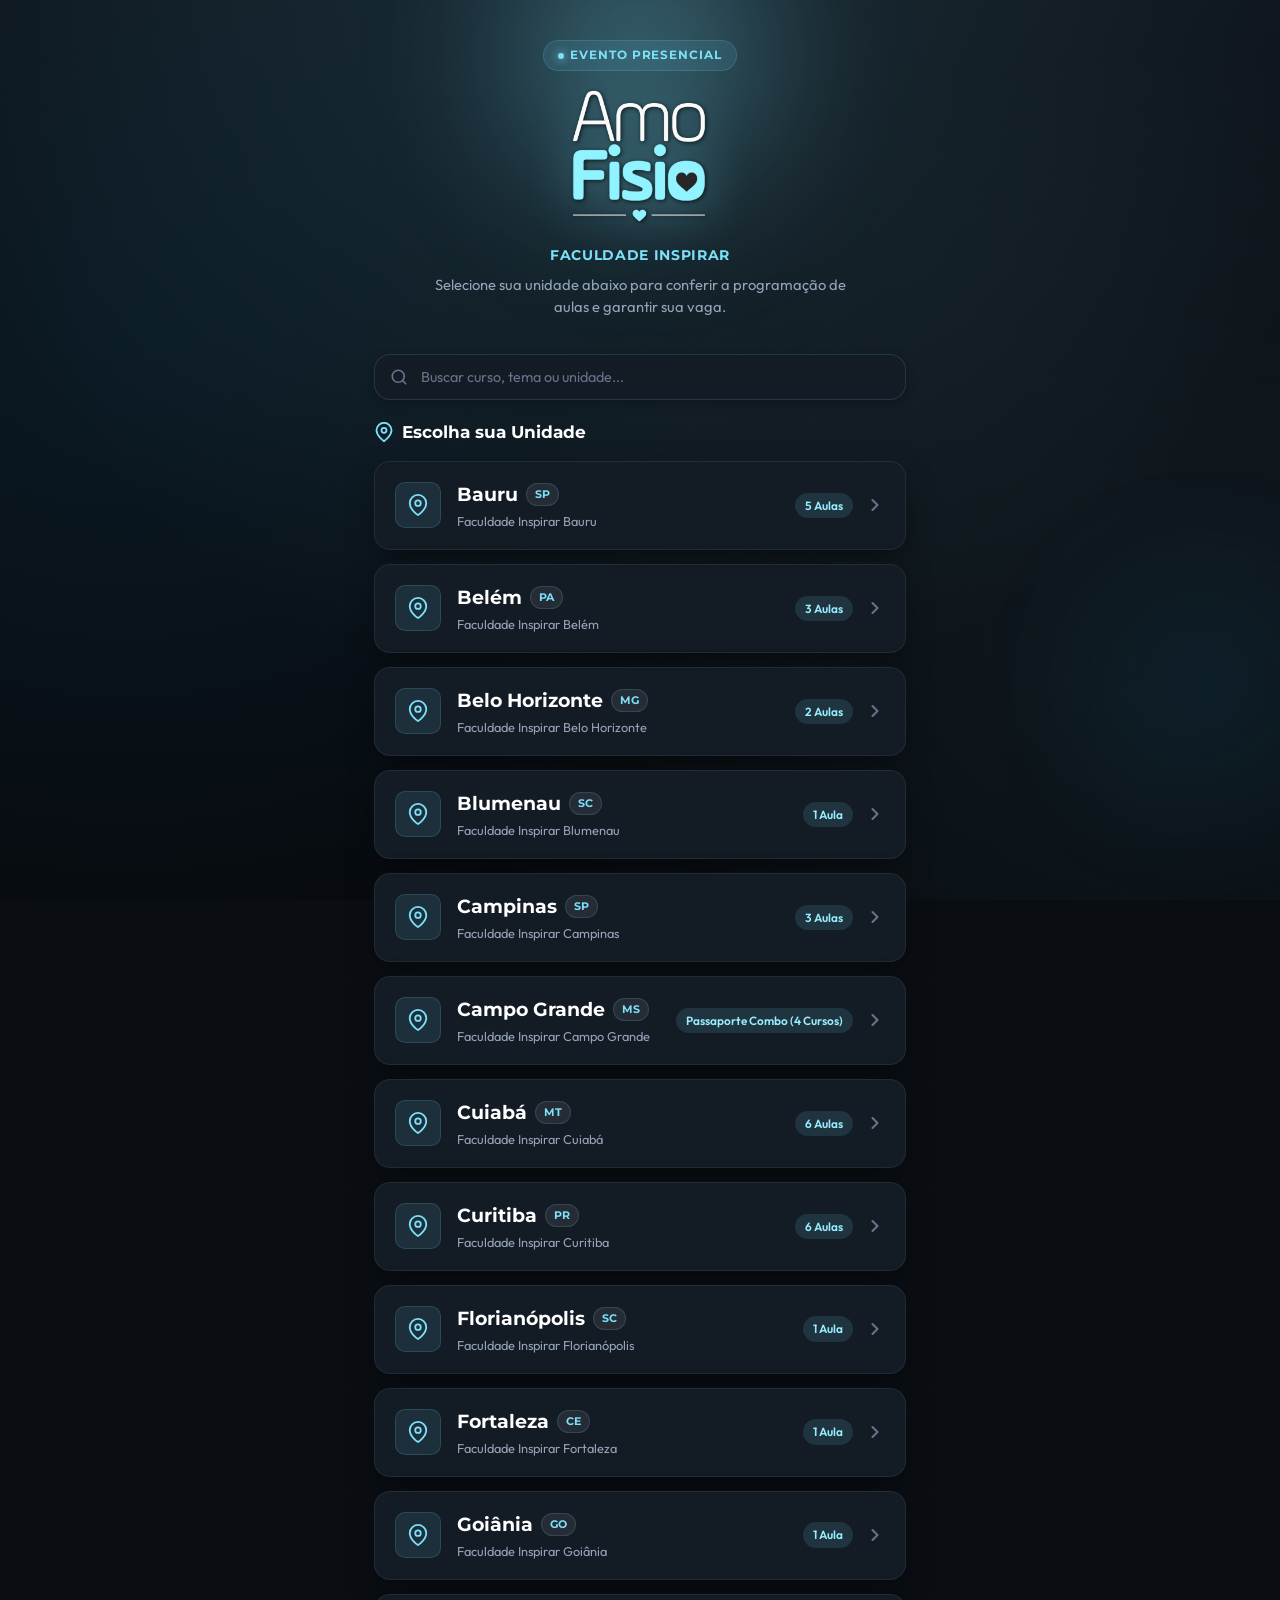
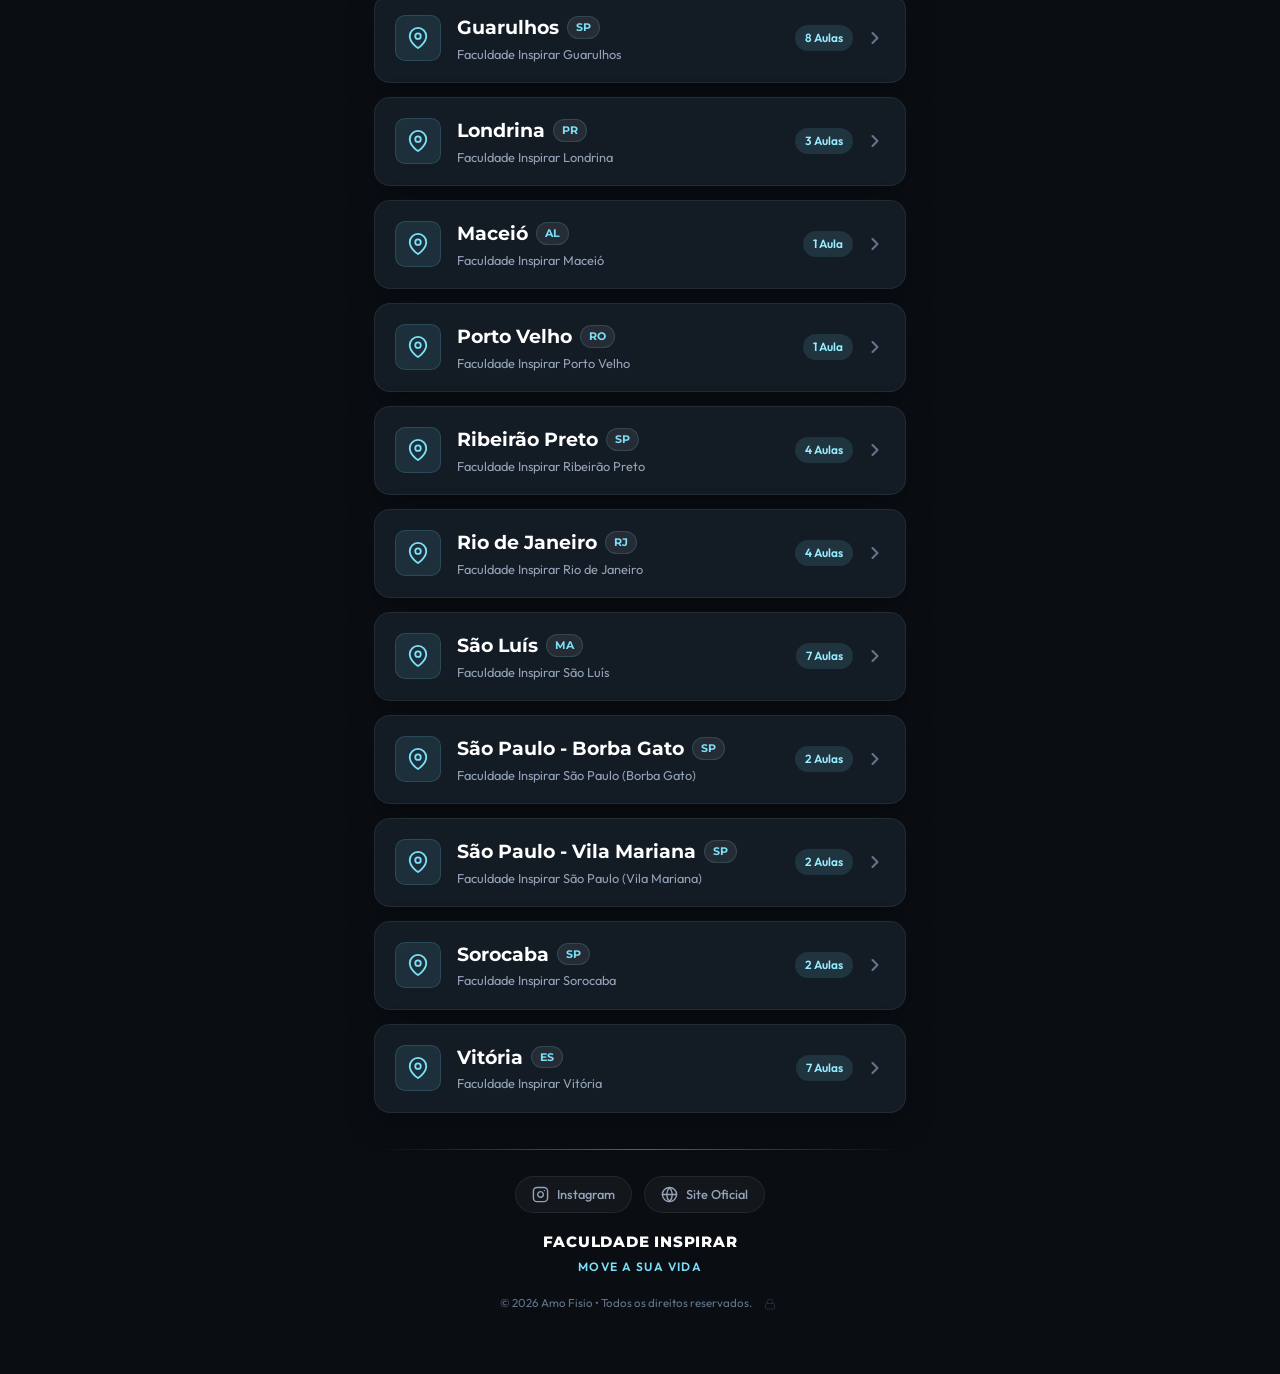
==== commit 2e94efba: "Adicionar minimo de alunos para confirmacao, barrinha verde e status cancelado SJC no relatorio" ====
--- a/linktree amofisio/index.html
+++ b/linktree amofisio/index.html
@@ -264,6 +264,20 @@
           </div>
         </div>
 
+        <div class="admin-kpi-card highlight-success">
+          <div class="admin-kpi-icon-wrap icon-green">
+            <svg width="20" height="20" viewBox="0 0 24 24" fill="none" stroke="currentColor" stroke-width="2.2">
+              <path d="M22 11.08V12a10 10 0 1 1-5.93-9.14"></path>
+              <polyline points="22 4 12 14.01 9 11.01"></polyline>
+            </svg>
+          </div>
+          <div class="admin-kpi-info">
+            <span class="admin-kpi-label">Turmas Confirmadas</span>
+            <div class="admin-kpi-val" id="admin-kpi-confirmed">0</div>
+            <span class="admin-kpi-sub" id="admin-kpi-confirmed-rate">Meta atingida</span>
+          </div>
+        </div>
+
         <div class="admin-kpi-card">
           <div class="admin-kpi-icon-wrap icon-blue">
             <svg width="20" height="20" viewBox="0 0 24 24" fill="none" stroke="currentColor" stroke-width="2">
@@ -317,8 +331,11 @@
         </div>
         <div class="admin-filter-pills">
           <button class="admin-pill active" data-filter="all">Todas as Cidades (<span id="admin-count-units">0</span>)</button>
+          <button class="admin-pill" data-filter="confirmed">Confirmados</button>
+          <button class="admin-pill" data-filter="pending">Aguardando Confirmação</button>
           <button class="admin-pill" data-filter="urgent">Com Últimas Vagas</button>
           <button class="admin-pill" data-filter="sold_out">Com Esgotados</button>
+          <button class="admin-pill" data-filter="cancelled">Cancelados</button>
         </div>
       </div>
 
--- a/linktree amofisio/style.css
+++ b/linktree amofisio/style.css
@@ -1283,8 +1283,8 @@
 
 @media (min-width: 900px) {
   .admin-kpi-grid {
-    grid-template-columns: repeat(4, 1fr);
-    gap: 16px;
+    grid-template-columns: repeat(5, 1fr);
+    gap: 14px;
   }
 }
 
@@ -1304,6 +1304,11 @@
   transform: translateY(-2px);
 }
 
+.admin-kpi-card.highlight-success {
+  border-color: rgba(16, 185, 129, 0.35);
+  background: rgba(16, 185, 129, 0.07);
+}
+
 .admin-kpi-card.highlight-critical {
   border-color: rgba(239, 68, 68, 0.3);
   background: rgba(239, 68, 68, 0.06);
@@ -1325,6 +1330,7 @@
 }
 
 .icon-cyan { background: rgba(123, 224, 248, 0.12); color: var(--cyan-bright); }
+.icon-green { background: rgba(16, 185, 129, 0.15); color: #10B981; }
 .icon-blue { background: rgba(59, 130, 246, 0.12); color: #60A5FA; }
 .icon-red { background: rgba(239, 68, 68, 0.15); color: #F87171; }
 .icon-amber { background: rgba(245, 158, 11, 0.15); color: #FBBF24; }
@@ -1578,6 +1584,7 @@
   align-items: center;
   gap: 16px;
   flex-shrink: 0;
+  flex-wrap: wrap;
 }
 
 .admin-course-figures {
@@ -1668,3 +1675,191 @@
   transform: scale(1.05);
 }
 
+/* =========================================================================
+   META DE CONFIRMAÇÃO DE TURMA & STATUS
+   ========================================================================= */
+
+/* Bloco da Barrinha Verde de Meta de Confirmação */
+.admin-confirm-block {
+  display: flex;
+  flex-direction: column;
+  gap: 4px;
+  min-width: 175px;
+  background: rgba(255, 255, 255, 0.03);
+  padding: 8px 12px;
+  border-radius: 10px;
+  border: 1px solid rgba(255, 255, 255, 0.06);
+}
+
+.admin-confirm-header {
+  display: flex;
+  align-items: center;
+  justify-content: space-between;
+  gap: 8px;
+}
+
+.admin-confirm-label {
+  font-size: 0.68rem;
+  color: var(--text-muted);
+  text-transform: uppercase;
+  letter-spacing: 0.04em;
+  font-weight: 600;
+}
+
+.admin-confirm-badge {
+  font-size: 0.70rem;
+  font-weight: 700;
+  padding: 2px 7px;
+  border-radius: var(--radius-pill);
+  display: inline-flex;
+  align-items: center;
+  gap: 4px;
+  white-space: nowrap;
+}
+
+.admin-confirm-badge.status-confirmed {
+  background: rgba(16, 185, 129, 0.16);
+  color: #10B981;
+  border: 1px solid rgba(16, 185, 129, 0.4);
+}
+
+.admin-confirm-badge.status-pending {
+  background: rgba(245, 158, 11, 0.14);
+  color: #FBBF24;
+  border: 1px solid rgba(245, 158, 11, 0.35);
+}
+
+.admin-confirm-badge.status-cancelled {
+  background: rgba(239, 68, 68, 0.16);
+  color: #F87171;
+  border: 1px solid rgba(239, 68, 68, 0.4);
+}
+
+/* Barrinha verde a ser atingida */
+.admin-confirm-bar-wrap {
+  width: 100%;
+  height: 7px;
+  background: rgba(255, 255, 255, 0.08);
+  border-radius: 4px;
+  overflow: hidden;
+  position: relative;
+}
+
+.admin-confirm-bar-fill {
+  height: 100%;
+  border-radius: 4px;
+  transition: width 0.4s ease;
+}
+
+.admin-confirm-bar-fill.bar-confirmed {
+  background: linear-gradient(90deg, #10B981 0%, #34D399 100%);
+  box-shadow: 0 0 10px rgba(16, 185, 129, 0.55);
+}
+
+.admin-confirm-bar-fill.bar-pending {
+  background: linear-gradient(90deg, #059669 0%, #10B981 100%);
+}
+
+.admin-confirm-bar-fill.bar-cancelled {
+  background: #64748B;
+  opacity: 0.35;
+}
+
+.admin-confirm-sub {
+  display: flex;
+  align-items: center;
+  justify-content: space-between;
+  font-size: 0.68rem;
+  color: var(--text-muted);
+  line-height: 1.2;
+}
+
+.admin-confirm-sub strong {
+  color: var(--text-primary);
+  font-weight: 700;
+}
+
+/* Unidade e Cursos Cancelados (São José dos Campos) */
+.admin-unit-card.unit-cancelled {
+  border-color: rgba(239, 68, 68, 0.25);
+  background: rgba(30, 20, 25, 0.6);
+}
+
+.admin-unit-cancelled-badge {
+  background: rgba(239, 68, 68, 0.18);
+  color: #F87171;
+  border: 1px solid rgba(239, 68, 68, 0.4);
+  font-size: 0.70rem;
+  font-weight: 700;
+  padding: 3px 8px;
+  border-radius: var(--radius-pill);
+  text-transform: uppercase;
+  letter-spacing: 0.03em;
+  margin-left: 8px;
+}
+
+.admin-unit-percent-badge.pct-cancelled {
+  background: rgba(239, 68, 68, 0.16);
+  color: #F87171;
+  border-color: rgba(239, 68, 68, 0.3);
+}
+
+.admin-course-row.row-cancelled {
+  opacity: 0.85;
+  background: rgba(239, 68, 68, 0.02);
+}
+
+.status-cancelled {
+  background: rgba(239, 68, 68, 0.18);
+  color: #F87171;
+  border: 1px solid rgba(239, 68, 68, 0.4);
+}
+
+.admin-unit-confirmed-summary {
+  font-size: 0.76rem;
+  color: #34D399;
+  font-weight: 600;
+  display: inline-flex;
+  align-items: center;
+  gap: 5px;
+  background: rgba(16, 185, 129, 0.1);
+  padding: 2px 8px;
+  border-radius: 6px;
+  border: 1px solid rgba(16, 185, 129, 0.2);
+}
+
+.dot-green {
+  width: 6px;
+  height: 6px;
+  background: #10B981;
+  border-radius: 50%;
+  box-shadow: 0 0 6px #10B981;
+}
+
+.admin-unit-header-right {
+  display: flex;
+  align-items: center;
+  gap: 12px;
+}
+
+.admin-copy-report-btn {
+  background: rgba(123, 224, 248, 0.08);
+  color: var(--cyan-bright);
+  border: 1px solid rgba(123, 224, 248, 0.2);
+  padding: 5px 10px;
+  border-radius: 6px;
+  font-size: 0.74rem;
+  font-weight: 600;
+  cursor: pointer;
+  display: inline-flex;
+  align-items: center;
+  gap: 5px;
+  transition: all 0.2s ease;
+}
+
+.admin-copy-report-btn:hover {
+  background: rgba(123, 224, 248, 0.18);
+  border-color: var(--cyan-bright);
+}
+
+
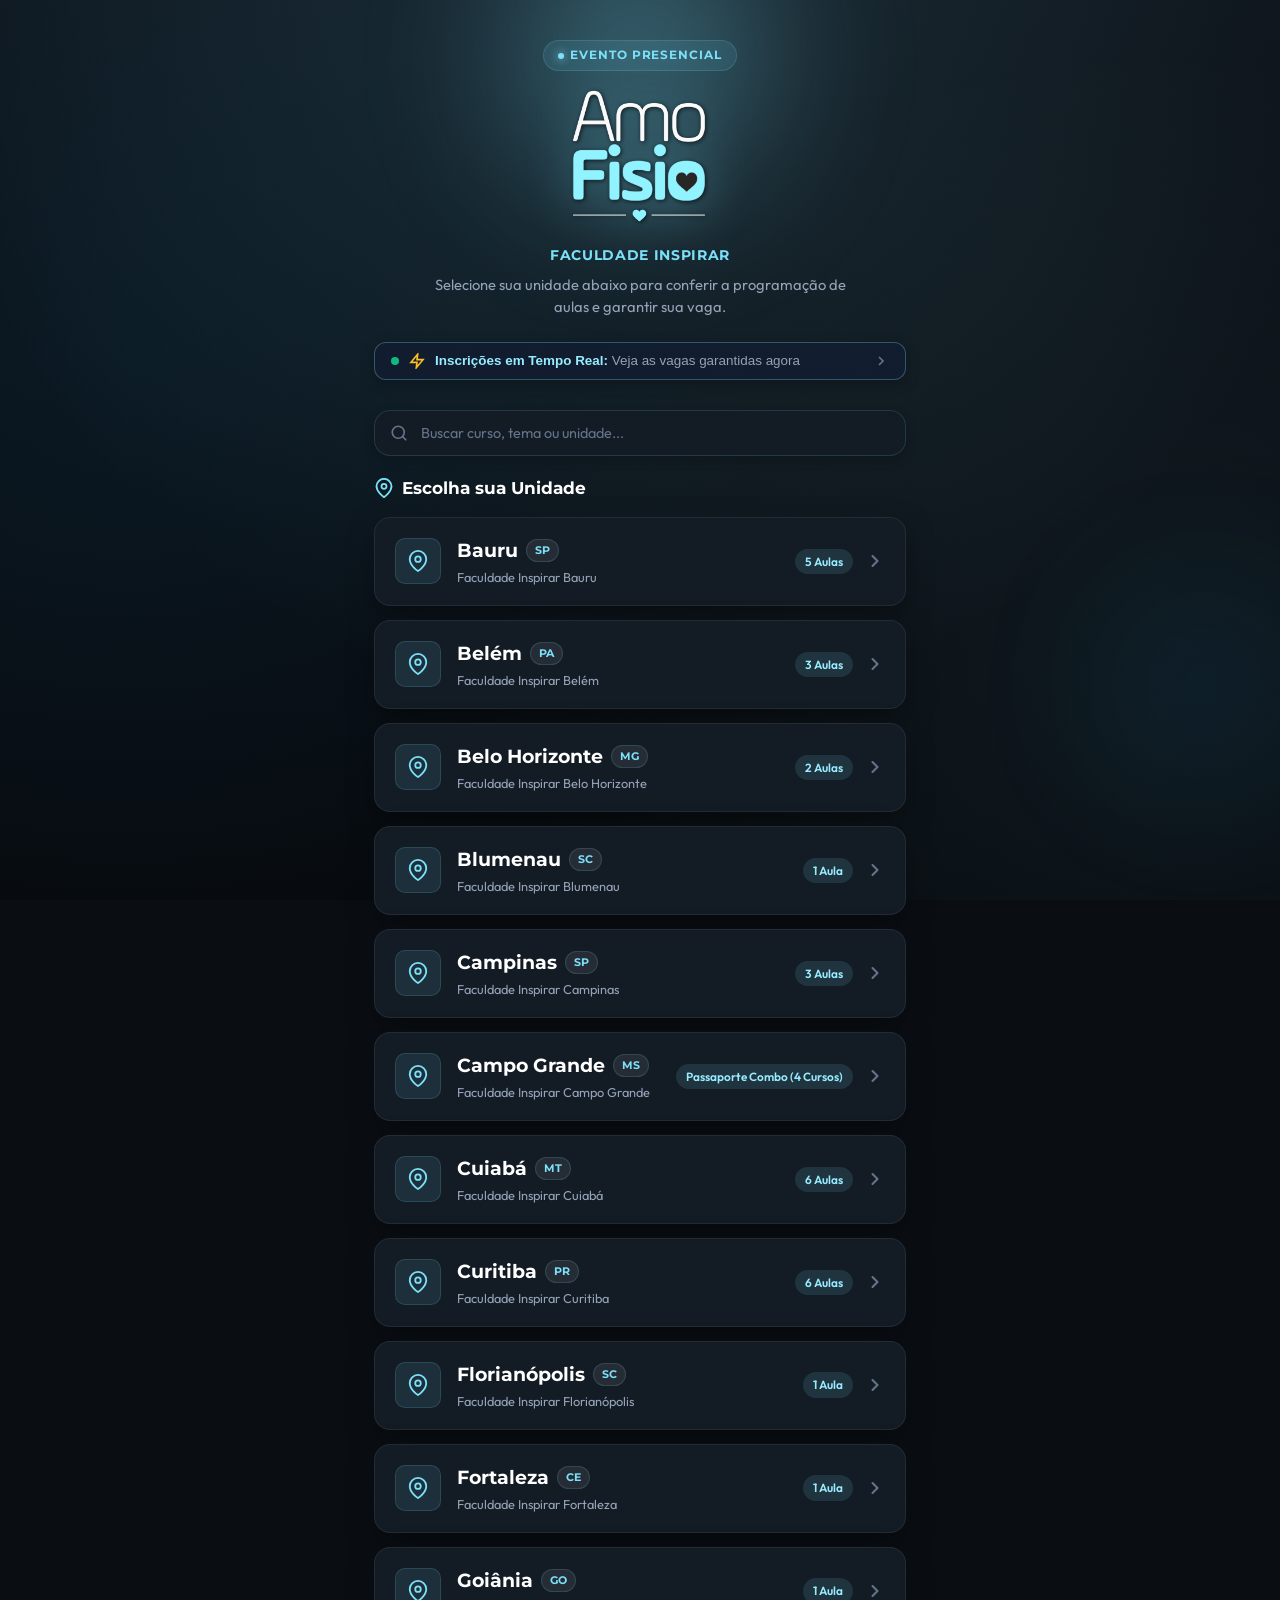
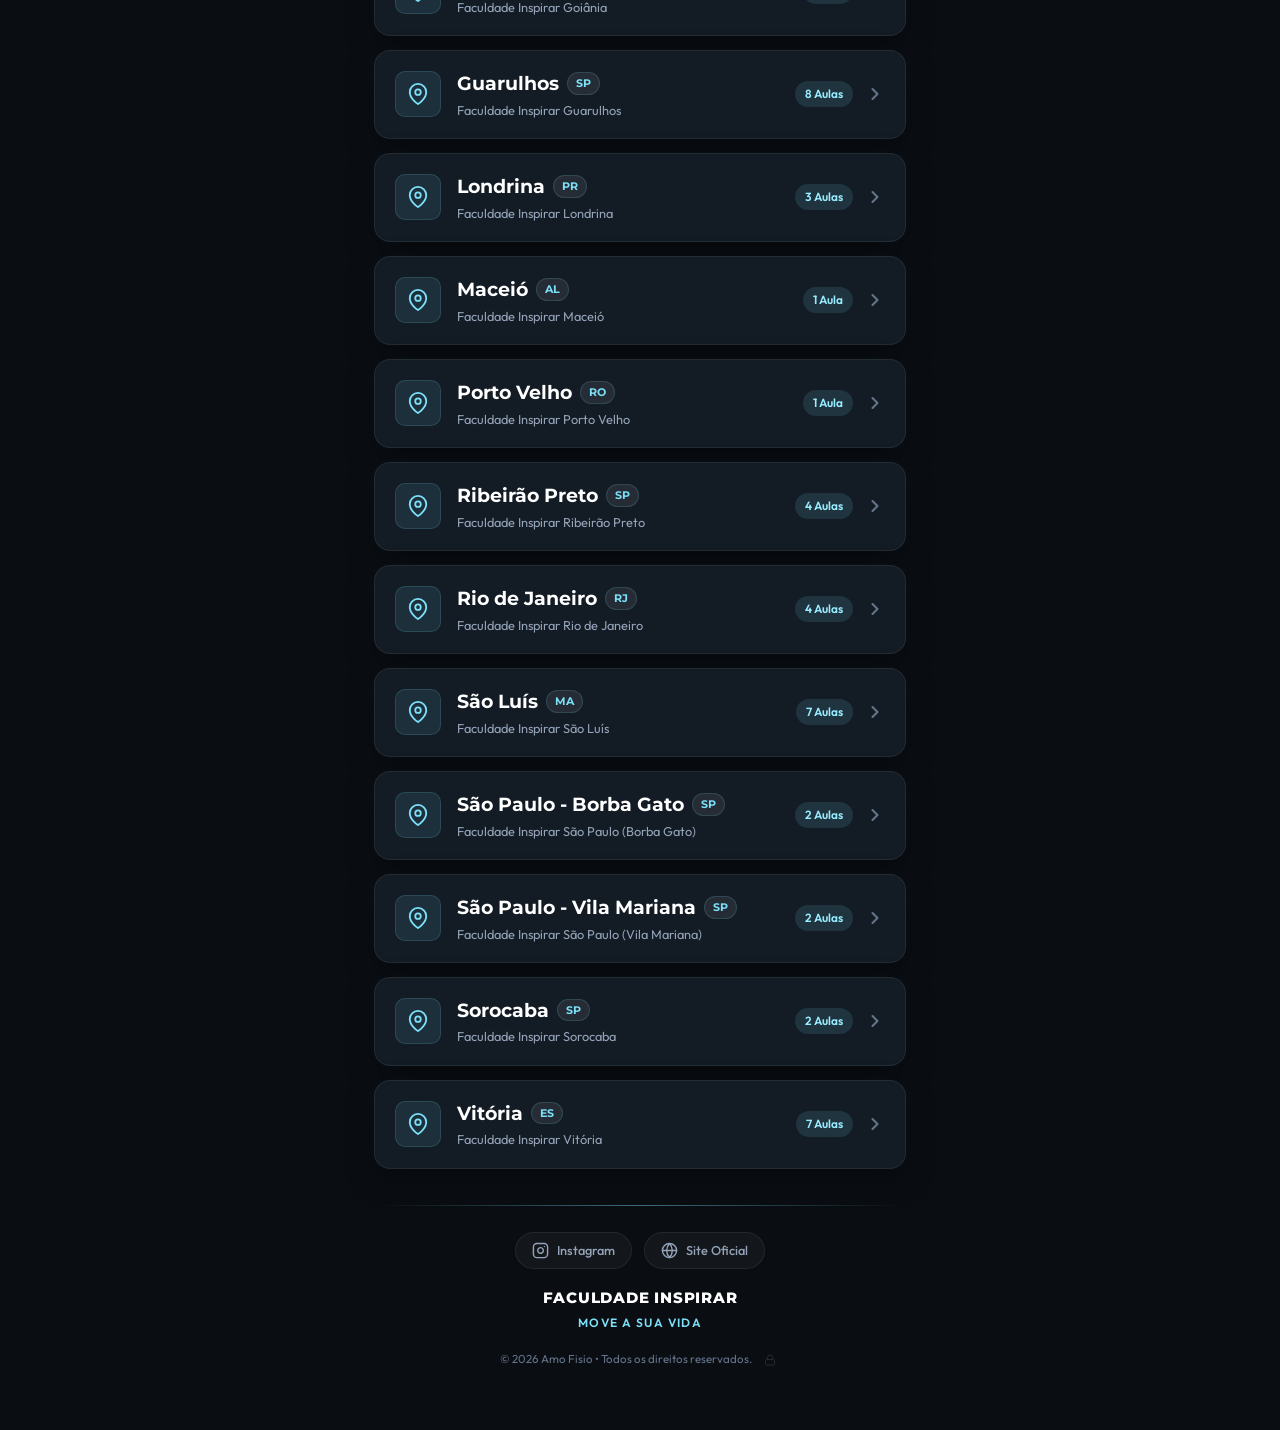
==== commit a5948094: "Adicionar feed e modal de ultimas inscricoes em eventos no painel admin e linktree publico" ====
--- a/linktree amofisio/index.html
+++ b/linktree amofisio/index.html
@@ -43,6 +43,20 @@
       <p class="tagline" id="hero-tagline">
         Selecione sua unidade abaixo para conferir a programação de aulas e garantir sua vaga.
       </p>
+
+      <!-- Botão de Acesso Rápido às Últimas Inscrições (Público) -->
+      <div class="public-recent-banner-wrapper">
+        <button id="btn-public-recent" class="btn-public-recent" aria-label="Ver últimas inscrições realizadas nos eventos">
+          <span class="recent-pulse-dot"></span>
+          <svg class="recent-bolt-icon" width="16" height="16" viewBox="0 0 24 24" fill="none" stroke="currentColor" stroke-width="2.5">
+            <polygon points="13 2 3 14 12 14 11 22 21 10 12 10 13 2"></polygon>
+          </svg>
+          <span class="recent-banner-text"><strong>Inscrições em Tempo Real:</strong> Veja as vagas garantidas agora</span>
+          <svg class="recent-arrow-icon" width="16" height="16" viewBox="0 0 24 24" fill="none" stroke="currentColor" stroke-width="2.5">
+            <polyline points="9 18 15 12 9 6"></polyline>
+          </svg>
+        </button>
+      </div>
     </header>
 
     <!-- Barra de Pesquisa Rápida -->
@@ -320,30 +334,106 @@
         </div>
       </section>
 
-      <!-- Barra de Filtros e Busca -->
-      <div class="admin-controls-bar">
-        <div class="admin-search-wrapper">
-          <svg width="16" height="16" viewBox="0 0 24 24" fill="none" stroke="currentColor" stroke-width="2">
-            <circle cx="11" cy="11" r="8"></circle>
-            <line x1="21" y1="21" x2="16.65" y2="16.65"></line>
-          </svg>
-          <input type="text" id="admin-filter-input" placeholder="Buscar por cidade ou curso..." />
-        </div>
-        <div class="admin-filter-pills">
-          <button class="admin-pill active" data-filter="all">Todas as Cidades (<span id="admin-count-units">0</span>)</button>
-          <button class="admin-pill" data-filter="confirmed">Confirmados</button>
-          <button class="admin-pill" data-filter="pending">Aguardando Confirmação</button>
-          <button class="admin-pill" data-filter="urgent">Com Últimas Vagas</button>
-          <button class="admin-pill" data-filter="sold_out">Com Esgotados</button>
-          <button class="admin-pill" data-filter="cancelled">Cancelados</button>
-        </div>
-      </div>
-
-      <!-- Listagem de Unidades e Cursos -->
-      <div id="admin-units-container" class="admin-units-list">
-        <!-- Renderizado dinamicamente via JS -->
-      </div>
-
+      <!-- Navegação de Abas do Painel Administrativo -->
+      <nav class="admin-tabs-nav" aria-label="Navegação do Painel">
+        <button id="admin-tab-units" class="admin-tab-btn active" data-tab="units">
+          <svg width="16" height="16" viewBox="0 0 24 24" fill="none" stroke="currentColor" stroke-width="2.2">
+            <rect x="3" y="3" width="7" height="7"></rect>
+            <rect x="14" y="3" width="7" height="7"></rect>
+            <rect x="14" y="14" width="7" height="7"></rect>
+            <rect x="3" y="14" width="7" height="7"></rect>
+          </svg>
+          <span>Turmas por Unidade</span>
+        </button>
+        <button id="admin-tab-recent" class="admin-tab-btn" data-tab="recent">
+          <span class="recent-pulse-dot"></span>
+          <svg width="16" height="16" viewBox="0 0 24 24" fill="none" stroke="currentColor" stroke-width="2.2">
+            <polyline points="12 6 12 12 16 14"></polyline>
+            <circle cx="12" cy="12" r="10"></circle>
+          </svg>
+          <span>Últimas Inscrições</span>
+          <span class="admin-tab-badge" id="admin-recent-badge">0</span>
+        </button>
+      </nav>
+
+      <!-- ABA 1: VISÃO DE UNIDADES E METAS -->
+      <div id="admin-units-tab-content" class="admin-tab-content active">
+        <!-- Barra de Filtros e Busca -->
+        <div class="admin-controls-bar">
+          <div class="admin-search-wrapper">
+            <svg width="16" height="16" viewBox="0 0 24 24" fill="none" stroke="currentColor" stroke-width="2">
+              <circle cx="11" cy="11" r="8"></circle>
+              <line x1="21" y1="21" x2="16.65" y2="16.65"></line>
+            </svg>
+            <input type="text" id="admin-filter-input" placeholder="Buscar por cidade ou curso..." />
+          </div>
+          <div class="admin-filter-pills">
+            <button class="admin-pill active" data-filter="all">Todas as Cidades (<span id="admin-count-units">0</span>)</button>
+            <button class="admin-pill" data-filter="confirmed">Confirmados</button>
+            <button class="admin-pill" data-filter="pending">Aguardando Confirmação</button>
+            <button class="admin-pill" data-filter="urgent">Com Últimas Vagas</button>
+            <button class="admin-pill" data-filter="sold_out">Com Esgotados</button>
+            <button class="admin-pill" data-filter="cancelled">Cancelados</button>
+          </div>
+        </div>
+
+        <!-- Listagem de Unidades e Cursos -->
+        <div id="admin-units-container" class="admin-units-list">
+          <!-- Renderizado dinamicamente via JS -->
+        </div>
+      </div>
+
+      <!-- ABA 2: FEED DE ÚLTIMAS INSCRIÇÕES REALIZADAS -->
+      <div id="admin-recent-feed-view" class="admin-tab-content" style="display: none;">
+        <div class="admin-recent-controls-bar">
+          <div class="admin-recent-search-wrap">
+            <svg width="16" height="16" viewBox="0 0 24 24" fill="none" stroke="currentColor" stroke-width="2">
+              <circle cx="11" cy="11" r="8"></circle>
+              <line x1="21" y1="21" x2="16.65" y2="16.65"></line>
+            </svg>
+            <input type="text" id="admin-recent-search" placeholder="Filtrar por aluno, curso ou cidade..." />
+          </div>
+          <div class="admin-recent-filter-group">
+            <select id="admin-recent-unit-select" class="admin-recent-select" aria-label="Filtrar por cidade">
+              <option value="all">Todas as Cidades</option>
+            </select>
+            <span class="admin-recent-counter-pill" id="admin-recent-counter">0 inscrições registradas</span>
+          </div>
+        </div>
+
+        <div id="admin-recent-list" class="admin-recent-list">
+          <!-- Renderizado dinamicamente via JS -->
+        </div>
+      </div>
+
+    </div>
+  </div>
+
+  <!-- MODAL PÚBLICO: ÚLTIMAS INSCRIÇÕES REALIZADAS -->
+  <div id="modal-recent-registrations" class="modal-overlay" style="display: none;" role="dialog" aria-modal="true" aria-labelledby="public-recent-title">
+    <div class="modal-card modal-recent-card">
+      <button id="modal-recent-close" class="admin-modal-close" aria-label="Fechar">&times;</button>
+      
+      <div class="public-recent-header">
+        <div class="public-recent-icon-wrap">
+          <span class="recent-pulse-dot"></span>
+          <svg width="24" height="24" viewBox="0 0 24 24" fill="none" stroke="currentColor" stroke-width="2.2">
+            <polygon points="13 2 3 14 12 14 11 22 21 10 12 10 13 2"></polygon>
+          </svg>
+        </div>
+        <div>
+          <h2 id="public-recent-title" class="public-recent-title">Últimas Inscrições Realizadas</h2>
+          <p class="public-recent-subtitle">Vagas garantidas em tempo real nos eventos do Amo Fisio</p>
+        </div>
+      </div>
+
+      <div class="public-recent-filter-bar">
+        <input type="text" id="public-recent-search" class="public-recent-search-input" placeholder="Buscar por cidade ou curso..." />
+      </div>
+
+      <div id="public-recent-list" class="public-recent-list">
+        <!-- Renderizado dinamicamente via app.js -->
+      </div>
     </div>
   </div>
 
--- a/linktree amofisio/style.css
+++ b/linktree amofisio/style.css
@@ -1538,11 +1538,11 @@
 }
 
 .admin-course-row {
-  padding: 14px 20px;
-  border-bottom: 1px solid rgba(255, 255, 255, 0.04);
-  display: flex;
-  flex-direction: column;
-  gap: 10px;
+  padding: 16px 20px;
+  border-bottom: 1px solid rgba(255, 255, 255, 0.05);
+  display: flex;
+  flex-direction: column;
+  gap: 12px;
   transition: background 0.15s ease;
 }
 
@@ -1554,8 +1554,14 @@
   background: rgba(255, 255, 255, 0.02);
 }
 
+.admin-course-top {
+  display: flex;
+  flex-direction: column;
+  gap: 8px;
+}
+
 @media (min-width: 768px) {
-  .admin-course-row {
+  .admin-course-top {
     flex-direction: row;
     align-items: center;
     justify-content: space-between;
@@ -1567,11 +1573,11 @@
 }
 
 .admin-course-title {
-  font-size: 0.94rem;
-  font-weight: 600;
+  font-size: 0.95rem;
+  font-weight: 700;
   color: var(--text-primary);
   line-height: 1.35;
-  margin-bottom: 4px;
+  margin-bottom: 3px;
 }
 
 .admin-course-category {
@@ -1579,56 +1585,12 @@
   color: var(--text-muted);
 }
 
-.admin-course-metrics {
-  display: flex;
-  align-items: center;
-  gap: 16px;
-  flex-shrink: 0;
+.admin-course-badges {
+  display: flex;
+  align-items: center;
+  gap: 8px;
   flex-wrap: wrap;
 }
-
-.admin-course-figures {
-  display: flex;
-  flex-direction: column;
-  align-items: flex-end;
-  min-width: 90px;
-}
-
-.admin-course-ratio {
-  font-size: 0.92rem;
-  font-family: var(--font-heading);
-  color: var(--text-secondary);
-}
-
-.admin-course-ratio strong {
-  font-size: 1.05rem;
-  color: var(--text-primary);
-  font-weight: 800;
-}
-
-.admin-course-remaining-sub {
-  font-size: 0.72rem;
-  color: var(--text-muted);
-}
-
-/* Barra de Progresso */
-.admin-bar-wrap {
-  width: 90px;
-  height: 6px;
-  background: rgba(255, 255, 255, 0.08);
-  border-radius: 3px;
-  overflow: hidden;
-}
-
-.admin-bar-fill {
-  height: 100%;
-  border-radius: 3px;
-  transition: width 0.3s ease;
-}
-
-.bar-green { background: #34D399; }
-.bar-amber { background: #FBBF24; }
-.bar-red { background: #F87171; box-shadow: 0 0 6px rgba(248, 113, 113, 0.5); }
 
 /* Badges Status */
 .admin-status-pill {
@@ -1659,6 +1621,35 @@
   border: 1px solid rgba(52, 211, 153, 0.3);
 }
 
+.admin-confirm-badge {
+  font-size: 0.72rem;
+  font-weight: 700;
+  padding: 3px 9px;
+  border-radius: var(--radius-pill);
+  display: inline-flex;
+  align-items: center;
+  gap: 4px;
+  white-space: nowrap;
+}
+
+.status-confirmed {
+  background: rgba(16, 185, 129, 0.18);
+  color: #34D399;
+  border: 1px solid rgba(16, 185, 129, 0.45);
+}
+
+.status-pending {
+  background: rgba(245, 158, 11, 0.16);
+  color: #FBBF24;
+  border: 1px solid rgba(245, 158, 11, 0.4);
+}
+
+.status-cancelled {
+  background: rgba(239, 68, 68, 0.18);
+  color: #F87171;
+  border: 1px solid rgba(239, 68, 68, 0.4);
+}
+
 .admin-sympla-link {
   color: var(--cyan-bright);
   padding: 6px;
@@ -1676,106 +1667,183 @@
 }
 
 /* =========================================================================
-   META DE CONFIRMAÇÃO DE TURMA & STATUS
+   BARRA ÚNICA COM META INTERNA (ALTA VISIBILIDADE)
    ========================================================================= */
 
-/* Bloco da Barrinha Verde de Meta de Confirmação */
-.admin-confirm-block {
-  display: flex;
-  flex-direction: column;
-  gap: 4px;
-  min-width: 175px;
-  background: rgba(255, 255, 255, 0.03);
-  padding: 8px 12px;
-  border-radius: 10px;
-  border: 1px solid rgba(255, 255, 255, 0.06);
-}
-
-.admin-confirm-header {
-  display: flex;
-  align-items: center;
-  justify-content: space-between;
-  gap: 8px;
-}
-
-.admin-confirm-label {
+.admin-unified-bar-container {
+  display: flex;
+  flex-direction: column;
+  gap: 6px;
+  width: 100%;
+  margin-top: 4px;
+}
+
+.admin-unified-bar-track {
+  width: 100%;
+  height: 28px;
+  background: rgba(255, 255, 255, 0.08);
+  border-radius: 8px;
+  border: 1px solid rgba(255, 255, 255, 0.14);
+  position: relative;
+  display: flex;
+  align-items: center;
+  box-shadow: inset 0 2px 5px rgba(0, 0, 0, 0.4);
+  overflow: visible;
+}
+
+.admin-unified-bar-track.bar-track-cancelled {
+  background: repeating-linear-gradient(
+    45deg,
+    rgba(239, 68, 68, 0.08),
+    rgba(239, 68, 68, 0.08) 10px,
+    rgba(255, 255, 255, 0.03) 10px,
+    rgba(255, 255, 255, 0.03) 20px
+  );
+  border-color: rgba(239, 68, 68, 0.25);
+}
+
+/* Preenchimento dos Inscritos */
+.admin-unified-bar-fill {
+  position: absolute;
+  left: 0;
+  top: 0;
+  bottom: 0;
+  border-radius: 7px;
+  display: flex;
+  align-items: center;
+  transition: width 0.4s ease;
+  z-index: 2;
+  overflow: hidden;
+}
+
+.admin-unified-bar-fill.bar-confirmed {
+  background: linear-gradient(90deg, #059669 0%, #10B981 60%, #34D399 100%);
+  box-shadow: 0 0 14px rgba(16, 185, 129, 0.55);
+}
+
+.admin-unified-bar-fill.bar-pending {
+  background: linear-gradient(90deg, #D97706 0%, #F59E0B 100%);
+  box-shadow: 0 0 10px rgba(245, 158, 11, 0.35);
+}
+
+.admin-unified-bar-fill.bar-cancelled {
+  background: #475569;
+  opacity: 0.35;
+}
+
+.admin-bar-fill-text {
+  font-size: 0.78rem;
+  font-weight: 800;
+  color: #FFFFFF;
+  text-shadow: 0 1px 3px rgba(0, 0, 0, 0.8);
+  padding-left: 10px;
+  white-space: nowrap;
+}
+
+/* Marcador da Meta DENTRO da Barra */
+.admin-unified-bar-meta-marker {
+  position: absolute;
+  top: -4px;
+  bottom: -4px;
+  width: 0;
+  transform: translateX(-50%);
+  z-index: 5;
+  pointer-events: none;
+  display: flex;
+  flex-direction: column;
+  align-items: center;
+  justify-content: center;
+}
+
+.meta-line {
+  position: absolute;
+  top: 4px;
+  bottom: 4px;
+  width: 2.5px;
+  background: #FFFFFF;
+  box-shadow: 0 0 6px #FFFFFF, 0 0 2px rgba(0, 0, 0, 0.9);
+  border-radius: 1px;
+}
+
+.meta-flag {
+  position: relative;
+  background: #0F172A;
+  color: #FFFFFF;
+  border: 1.5px solid #E2E8F0;
   font-size: 0.68rem;
-  color: var(--text-muted);
+  font-weight: 800;
+  padding: 1px 6px;
+  border-radius: 5px;
+  box-shadow: 0 2px 8px rgba(0, 0, 0, 0.7);
+  white-space: nowrap;
+  letter-spacing: 0.02em;
+  z-index: 6;
+}
+
+/* Capacidade Total no canto direito */
+.admin-bar-cap-text {
+  position: absolute;
+  right: 10px;
+  font-size: 0.75rem;
+  font-weight: 700;
+  color: rgba(255, 255, 255, 0.75);
+  text-shadow: 0 1px 2px rgba(0, 0, 0, 0.85);
+  pointer-events: none;
+  z-index: 3;
+}
+
+.admin-cancelled-text-overlay {
+  position: absolute;
+  width: 100%;
+  text-align: center;
+  font-size: 0.76rem;
+  font-weight: 700;
+  color: #F87171;
   text-transform: uppercase;
   letter-spacing: 0.04em;
+  pointer-events: none;
+  z-index: 3;
+}
+
+/* Legenda sob a barra */
+.admin-unified-bar-legend {
+  display: flex;
+  align-items: center;
+  justify-content: space-between;
+  font-size: 0.74rem;
+  color: var(--text-muted);
+  padding: 0 2px;
+  flex-wrap: wrap;
+  gap: 6px;
+}
+
+.legend-left {
+  display: flex;
+  align-items: center;
+  gap: 6px;
+}
+
+.legend-left strong {
+  color: var(--text-primary);
+}
+
+.legend-right {
   font-weight: 600;
-}
-
-.admin-confirm-badge {
-  font-size: 0.70rem;
-  font-weight: 700;
-  padding: 2px 7px;
-  border-radius: var(--radius-pill);
-  display: inline-flex;
-  align-items: center;
-  gap: 4px;
-  white-space: nowrap;
-}
-
-.admin-confirm-badge.status-confirmed {
-  background: rgba(16, 185, 129, 0.16);
-  color: #10B981;
-  border: 1px solid rgba(16, 185, 129, 0.4);
-}
-
-.admin-confirm-badge.status-pending {
-  background: rgba(245, 158, 11, 0.14);
+  color: var(--text-secondary);
+}
+
+.legend-confirmed {
+  color: #34D399;
+  font-weight: 700;
+}
+
+.legend-pending {
   color: #FBBF24;
-  border: 1px solid rgba(245, 158, 11, 0.35);
-}
-
-.admin-confirm-badge.status-cancelled {
-  background: rgba(239, 68, 68, 0.16);
+  font-weight: 700;
+}
+
+.legend-cancelled {
   color: #F87171;
-  border: 1px solid rgba(239, 68, 68, 0.4);
-}
-
-/* Barrinha verde a ser atingida */
-.admin-confirm-bar-wrap {
-  width: 100%;
-  height: 7px;
-  background: rgba(255, 255, 255, 0.08);
-  border-radius: 4px;
-  overflow: hidden;
-  position: relative;
-}
-
-.admin-confirm-bar-fill {
-  height: 100%;
-  border-radius: 4px;
-  transition: width 0.4s ease;
-}
-
-.admin-confirm-bar-fill.bar-confirmed {
-  background: linear-gradient(90deg, #10B981 0%, #34D399 100%);
-  box-shadow: 0 0 10px rgba(16, 185, 129, 0.55);
-}
-
-.admin-confirm-bar-fill.bar-pending {
-  background: linear-gradient(90deg, #059669 0%, #10B981 100%);
-}
-
-.admin-confirm-bar-fill.bar-cancelled {
-  background: #64748B;
-  opacity: 0.35;
-}
-
-.admin-confirm-sub {
-  display: flex;
-  align-items: center;
-  justify-content: space-between;
-  font-size: 0.68rem;
-  color: var(--text-muted);
-  line-height: 1.2;
-}
-
-.admin-confirm-sub strong {
-  color: var(--text-primary);
   font-weight: 700;
 }
 
@@ -1807,12 +1875,6 @@
 .admin-course-row.row-cancelled {
   opacity: 0.85;
   background: rgba(239, 68, 68, 0.02);
-}
-
-.status-cancelled {
-  background: rgba(239, 68, 68, 0.18);
-  color: #F87171;
-  border: 1px solid rgba(239, 68, 68, 0.4);
 }
 
 .admin-unit-confirmed-summary {
@@ -1863,3 +1925,438 @@
 }
 
 
+/* =========================================================================
+   FEED E MODAL DE ÚLTIMAS INSCRIÇÕES (TEMPO REAL)
+   ========================================================================= */
+
+/* Pulse dot animado */
+.recent-pulse-dot {
+  width: 8px;
+  height: 8px;
+  background-color: #10B981;
+  border-radius: 50%;
+  display: inline-block;
+  box-shadow: 0 0 0 0 rgba(16, 185, 129, 0.7);
+  animation: pulse-green 1.8s infinite cubic-bezier(0.66, 0, 0, 1);
+  flex-shrink: 0;
+}
+
+@keyframes pulse-green {
+  0% {
+    transform: scale(0.95);
+    box-shadow: 0 0 0 0 rgba(16, 185, 129, 0.7);
+  }
+  70% {
+    transform: scale(1);
+    box-shadow: 0 0 0 7px rgba(16, 185, 129, 0);
+  }
+  100% {
+    transform: scale(0.95);
+    box-shadow: 0 0 0 0 rgba(16, 185, 129, 0);
+  }
+}
+
+/* Botão Banner Público */
+.public-recent-banner-wrapper {
+  margin: 12px auto 6px;
+  width: 100%;
+  max-width: 580px;
+}
+
+.btn-public-recent {
+  width: 100%;
+  background: rgba(18, 30, 49, 0.85);
+  border: 1px solid rgba(123, 224, 248, 0.3);
+  border-radius: 12px;
+  padding: 10px 16px;
+  color: var(--text-primary);
+  display: flex;
+  align-items: center;
+  justify-content: space-between;
+  gap: 10px;
+  cursor: pointer;
+  transition: all 0.25s cubic-bezier(0.16, 1, 0.3, 1);
+  box-shadow: 0 4px 14px rgba(0, 0, 0, 0.25);
+}
+
+.btn-public-recent:hover {
+  background: rgba(26, 42, 68, 0.95);
+  border-color: var(--cyan-bright);
+  transform: translateY(-1px);
+  box-shadow: 0 6px 18px rgba(123, 224, 248, 0.15);
+}
+
+.recent-bolt-icon {
+  color: #FBBF24;
+  flex-shrink: 0;
+}
+
+.recent-banner-text {
+  font-size: 0.84rem;
+  color: var(--text-secondary);
+  flex: 1;
+  text-align: left;
+}
+
+.recent-banner-text strong {
+  color: var(--cyan-bright);
+  font-weight: 700;
+}
+
+.recent-arrow-icon {
+  color: var(--text-muted);
+  transition: transform 0.2s ease;
+  flex-shrink: 0;
+}
+
+.btn-public-recent:hover .recent-arrow-icon {
+  transform: translateX(3px);
+  color: var(--cyan-bright);
+}
+
+/* Navegação de Abas no Admin */
+.admin-tabs-nav {
+  display: flex;
+  gap: 8px;
+  border-bottom: 1px solid rgba(255, 255, 255, 0.08);
+  padding-bottom: 12px;
+  margin-bottom: 20px;
+  overflow-x: auto;
+}
+
+.admin-tab-btn {
+  background: rgba(255, 255, 255, 0.04);
+  border: 1px solid var(--border-subtle);
+  border-radius: 10px;
+  color: var(--text-secondary);
+  padding: 9px 16px;
+  font-size: 0.86rem;
+  font-weight: 600;
+  cursor: pointer;
+  display: inline-flex;
+  align-items: center;
+  gap: 8px;
+  transition: all 0.2s ease;
+  white-space: nowrap;
+}
+
+.admin-tab-btn:hover {
+  background: rgba(255, 255, 255, 0.08);
+  color: var(--text-primary);
+}
+
+.admin-tab-btn.active {
+  background: rgba(123, 224, 248, 0.14);
+  border-color: rgba(123, 224, 248, 0.45);
+  color: var(--cyan-bright);
+  box-shadow: 0 0 12px rgba(123, 224, 248, 0.1);
+}
+
+.admin-tab-badge {
+  background: #10B981;
+  color: #FFFFFF;
+  font-size: 0.7rem;
+  font-weight: 800;
+  padding: 2px 7px;
+  border-radius: 10px;
+  line-height: 1.2;
+}
+
+/* Feed de Inscrições Recentes no Admin */
+.admin-recent-controls-bar {
+  display: flex;
+  flex-direction: column;
+  gap: 12px;
+  margin-bottom: 18px;
+}
+
+@media (min-width: 640px) {
+  .admin-recent-controls-bar {
+    flex-direction: row;
+    align-items: center;
+    justify-content: space-between;
+  }
+}
+
+.admin-recent-search-wrap {
+  position: relative;
+  display: flex;
+  align-items: center;
+  flex: 1;
+  max-width: 380px;
+}
+
+.admin-recent-search-wrap svg {
+  position: absolute;
+  left: 12px;
+  color: var(--text-muted);
+  pointer-events: none;
+}
+
+.admin-recent-search-wrap input {
+  width: 100%;
+  background: rgba(18, 30, 49, 0.7);
+  border: 1px solid var(--border-subtle);
+  border-radius: 10px;
+  padding: 9px 12px 9px 36px;
+  color: var(--text-primary);
+  font-size: 0.85rem;
+  outline: none;
+  transition: border-color 0.2s ease;
+}
+
+.admin-recent-search-wrap input:focus {
+  border-color: var(--cyan-main);
+}
+
+.admin-recent-filter-group {
+  display: flex;
+  align-items: center;
+  gap: 10px;
+}
+
+.admin-recent-select {
+  background: rgba(18, 30, 49, 0.8);
+  border: 1px solid var(--border-subtle);
+  border-radius: 10px;
+  padding: 8px 12px;
+  color: var(--text-primary);
+  font-size: 0.84rem;
+  outline: none;
+  cursor: pointer;
+}
+
+.admin-recent-counter-pill {
+  font-size: 0.76rem;
+  color: var(--text-muted);
+  white-space: nowrap;
+}
+
+/* Lista do Feed de Inscrições */
+.admin-recent-list,
+.public-recent-list {
+  display: flex;
+  flex-direction: column;
+  gap: 10px;
+}
+
+.admin-recent-card,
+.public-recent-card {
+  background: rgba(18, 30, 49, 0.75);
+  border: 1px solid var(--border-card);
+  border-radius: 12px;
+  padding: 14px 16px;
+  display: flex;
+  flex-direction: column;
+  gap: 10px;
+  transition: all 0.2s ease;
+  position: relative;
+  overflow: hidden;
+}
+
+.admin-recent-card:hover,
+.public-recent-card:hover {
+  background: rgba(24, 38, 62, 0.85);
+  border-color: rgba(123, 224, 248, 0.3);
+  transform: translateY(-1px);
+}
+
+.admin-recent-card::before,
+.public-recent-card::before {
+  content: '';
+  position: absolute;
+  left: 0;
+  top: 0;
+  bottom: 0;
+  width: 3.5px;
+  background: linear-gradient(180deg, var(--cyan-bright) 0%, #10B981 100%);
+}
+
+.recent-card-top {
+  display: flex;
+  align-items: center;
+  justify-content: space-between;
+  gap: 10px;
+}
+
+.recent-time-badge {
+  display: inline-flex;
+  align-items: center;
+  gap: 5px;
+  font-size: 0.72rem;
+  font-weight: 700;
+  color: var(--text-muted);
+}
+
+.recent-unit-pill {
+  font-size: 0.72rem;
+  font-weight: 700;
+  background: rgba(123, 224, 248, 0.12);
+  color: var(--cyan-bright);
+  padding: 2px 8px;
+  border-radius: var(--radius-pill);
+  border: 1px solid rgba(123, 224, 248, 0.25);
+}
+
+.recent-card-body {
+  display: flex;
+  flex-direction: column;
+  gap: 3px;
+}
+
+.recent-course-title {
+  font-size: 0.92rem;
+  font-weight: 700;
+  color: var(--text-primary);
+  line-height: 1.3;
+}
+
+.recent-attendee-info {
+  font-size: 0.78rem;
+  color: var(--text-secondary);
+  display: flex;
+  align-items: center;
+  gap: 6px;
+}
+
+.recent-attendee-info strong {
+  color: #34D399;
+}
+
+.recent-card-footer {
+  display: flex;
+  align-items: center;
+  justify-content: space-between;
+  gap: 10px;
+  margin-top: 2px;
+  padding-top: 8px;
+  border-top: 1px solid rgba(255, 255, 255, 0.05);
+}
+
+.recent-status-pill {
+  font-size: 0.7rem;
+  font-weight: 700;
+  padding: 2px 7px;
+  border-radius: var(--radius-pill);
+  display: inline-flex;
+  align-items: center;
+  gap: 4px;
+}
+
+.recent-status-confirmed {
+  background: rgba(16, 185, 129, 0.16);
+  color: #34D399;
+  border: 1px solid rgba(16, 185, 129, 0.35);
+}
+
+.recent-status-urgent {
+  background: rgba(245, 158, 11, 0.18);
+  color: #FBBF24;
+  border: 1px solid rgba(245, 158, 11, 0.4);
+}
+
+.recent-status-soldout {
+  background: rgba(239, 68, 68, 0.18);
+  color: #F87171;
+  border: 1px solid rgba(239, 68, 68, 0.4);
+}
+
+.recent-sympla-btn {
+  background: rgba(123, 224, 248, 0.1);
+  color: var(--cyan-bright);
+  border: 1px solid rgba(123, 224, 248, 0.25);
+  border-radius: 6px;
+  padding: 4px 10px;
+  font-size: 0.74rem;
+  font-weight: 600;
+  text-decoration: none;
+  display: inline-flex;
+  align-items: center;
+  gap: 4px;
+  transition: all 0.2s ease;
+}
+
+.recent-sympla-btn:hover {
+  background: rgba(123, 224, 248, 0.22);
+  border-color: var(--cyan-bright);
+}
+
+/* Modal Público de Últimas Inscrições */
+.modal-recent-card {
+  max-width: 640px !important;
+  max-height: 85vh;
+  display: flex;
+  flex-direction: column;
+}
+
+.public-recent-header {
+  display: flex;
+  align-items: flex-start;
+  gap: 14px;
+  margin-bottom: 16px;
+  text-align: left;
+}
+
+.public-recent-icon-wrap {
+  width: 44px;
+  height: 44px;
+  border-radius: 12px;
+  background: rgba(16, 185, 129, 0.14);
+  border: 1px solid rgba(16, 185, 129, 0.3);
+  color: #10B981;
+  display: flex;
+  align-items: center;
+  justify-content: center;
+  position: relative;
+  flex-shrink: 0;
+}
+
+.public-recent-icon-wrap .recent-pulse-dot {
+  position: absolute;
+  top: 6px;
+  right: 6px;
+}
+
+.public-recent-title {
+  font-family: var(--font-heading);
+  font-size: 1.25rem;
+  font-weight: 700;
+  color: var(--text-primary);
+  margin-bottom: 2px;
+}
+
+.public-recent-subtitle {
+  font-size: 0.8rem;
+  color: var(--text-secondary);
+}
+
+.public-recent-filter-bar {
+  margin-bottom: 14px;
+}
+
+.public-recent-search-input {
+  width: 100%;
+  background: rgba(7, 16, 29, 0.6);
+  border: 1px solid var(--border-subtle);
+  border-radius: 10px;
+  padding: 10px 14px;
+  color: var(--text-primary);
+  font-size: 0.86rem;
+  outline: none;
+  transition: border-color 0.2s ease;
+}
+
+.public-recent-search-input:focus {
+  border-color: var(--cyan-main);
+}
+
+.public-recent-list {
+  overflow-y: auto;
+  max-height: 52vh;
+  padding-right: 4px;
+}
+
+#admin-recent-feed-view,
+.admin-recent-feed-view {
+  display: block;
+}
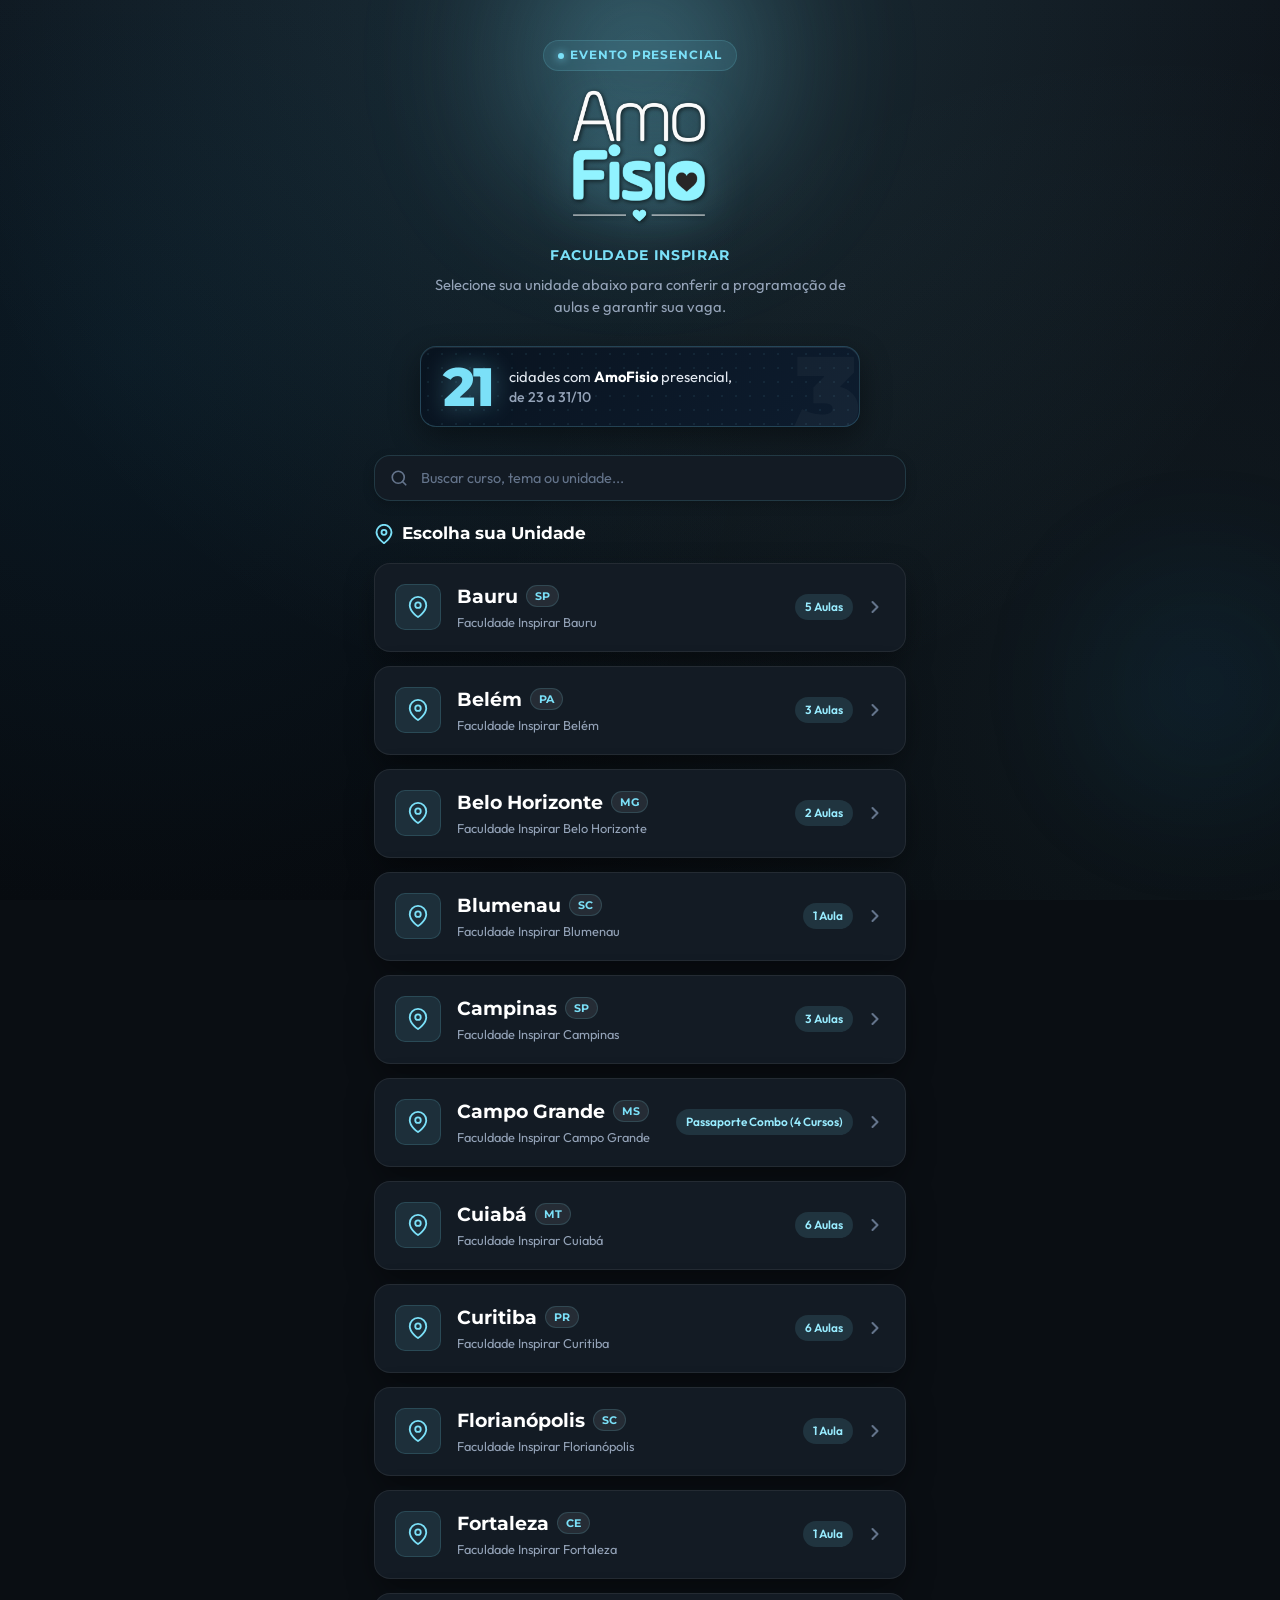
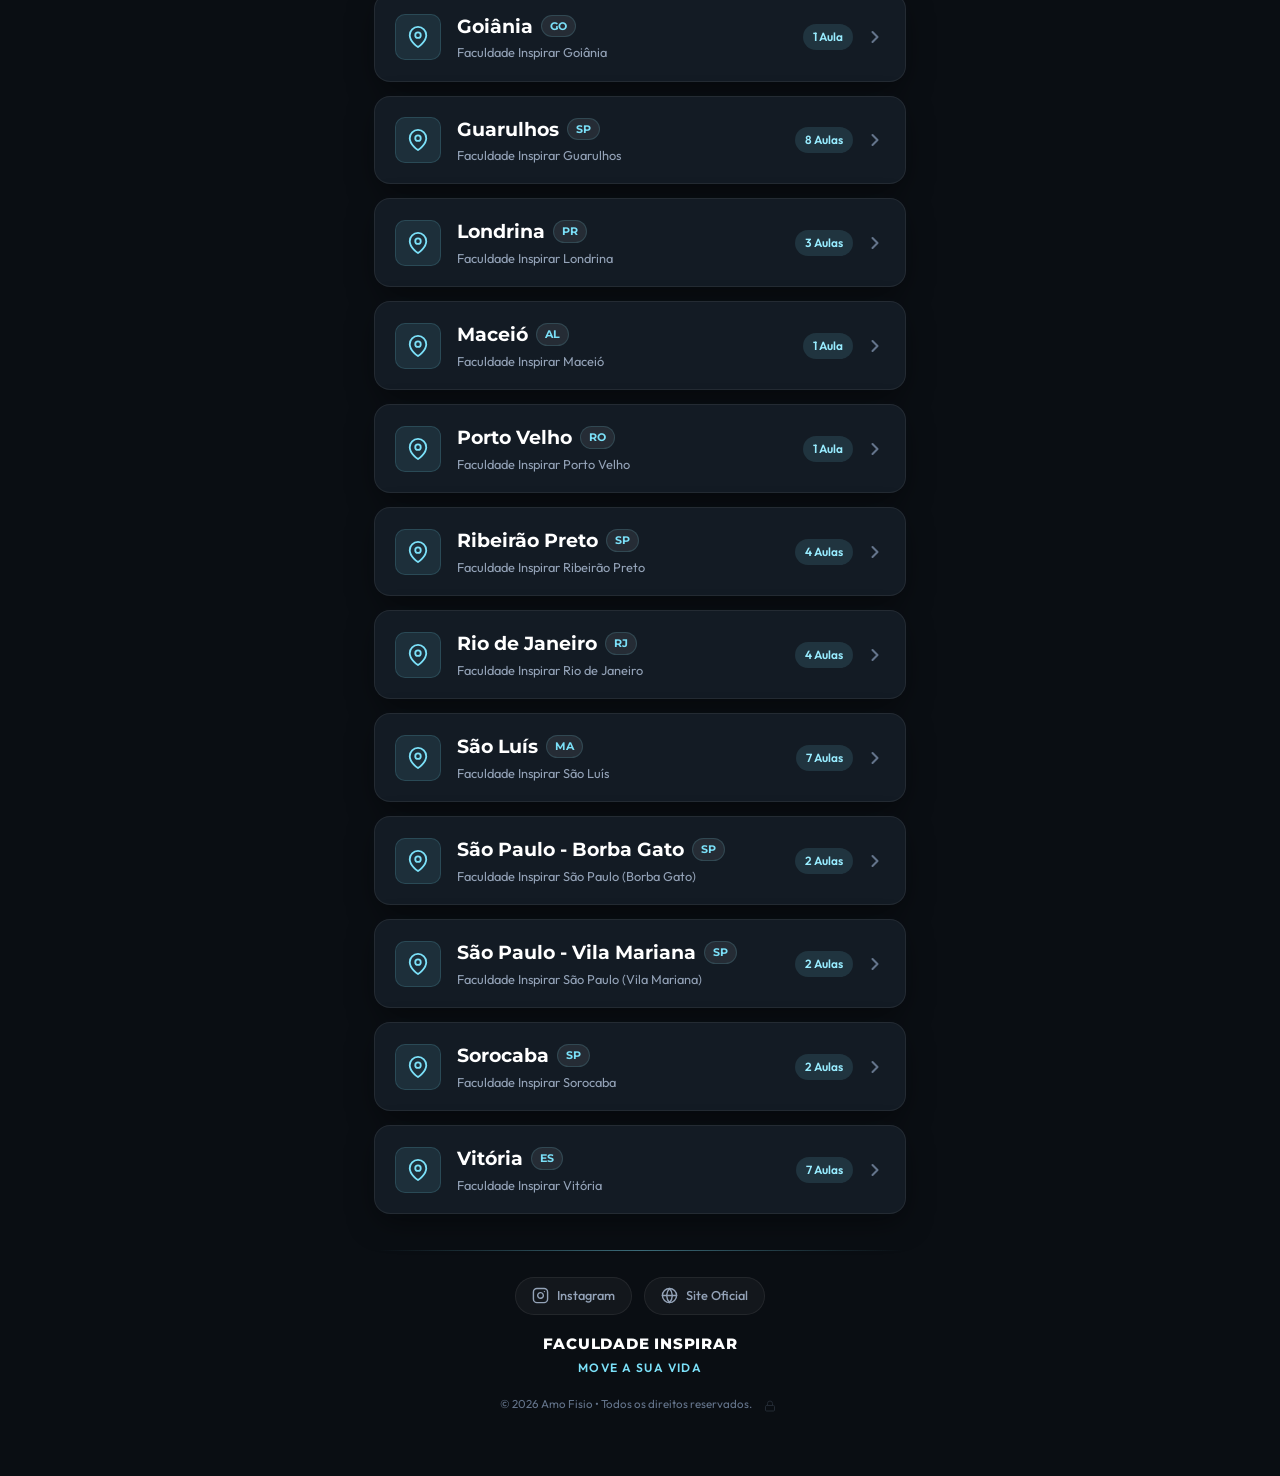
==== commit 0b504b21: "Adicionar card informativo de 21 cidades no hero e restringir historico de inscricoes exclusivamente" ====
--- a/linktree amofisio/index.html
+++ b/linktree amofisio/index.html
@@ -44,18 +44,14 @@
         Selecione sua unidade abaixo para conferir a programação de aulas e garantir sua vaga.
       </p>
 
-      <!-- Botão de Acesso Rápido às Últimas Inscrições (Público) -->
-      <div class="public-recent-banner-wrapper">
-        <button id="btn-public-recent" class="btn-public-recent" aria-label="Ver últimas inscrições realizadas nos eventos">
-          <span class="recent-pulse-dot"></span>
-          <svg class="recent-bolt-icon" width="16" height="16" viewBox="0 0 24 24" fill="none" stroke="currentColor" stroke-width="2.5">
-            <polygon points="13 2 3 14 12 14 11 22 21 10 12 10 13 2"></polygon>
-          </svg>
-          <span class="recent-banner-text"><strong>Inscrições em Tempo Real:</strong> Veja as vagas garantidas agora</span>
-          <svg class="recent-arrow-icon" width="16" height="16" viewBox="0 0 24 24" fill="none" stroke="currentColor" stroke-width="2.5">
-            <polyline points="9 18 15 12 9 6"></polyline>
-          </svg>
-        </button>
+      <!-- Destaque Informativo do Evento Presencial -->
+      <div class="hero-event-info-card" aria-label="Informações do Evento AmoFisio Presencial">
+        <div class="hero-info-watermark">3</div>
+        <div class="hero-info-number">21</div>
+        <div class="hero-info-text">
+          cidades com <strong>AmoFisio</strong> presencial,<br>
+          <span>de 23 a 31/10</span>
+        </div>
       </div>
     </header>
 
@@ -409,34 +405,6 @@
     </div>
   </div>
 
-  <!-- MODAL PÚBLICO: ÚLTIMAS INSCRIÇÕES REALIZADAS -->
-  <div id="modal-recent-registrations" class="modal-overlay" style="display: none;" role="dialog" aria-modal="true" aria-labelledby="public-recent-title">
-    <div class="modal-card modal-recent-card">
-      <button id="modal-recent-close" class="admin-modal-close" aria-label="Fechar">&times;</button>
-      
-      <div class="public-recent-header">
-        <div class="public-recent-icon-wrap">
-          <span class="recent-pulse-dot"></span>
-          <svg width="24" height="24" viewBox="0 0 24 24" fill="none" stroke="currentColor" stroke-width="2.2">
-            <polygon points="13 2 3 14 12 14 11 22 21 10 12 10 13 2"></polygon>
-          </svg>
-        </div>
-        <div>
-          <h2 id="public-recent-title" class="public-recent-title">Últimas Inscrições Realizadas</h2>
-          <p class="public-recent-subtitle">Vagas garantidas em tempo real nos eventos do Amo Fisio</p>
-        </div>
-      </div>
-
-      <div class="public-recent-filter-bar">
-        <input type="text" id="public-recent-search" class="public-recent-search-input" placeholder="Buscar por cidade ou curso..." />
-      </div>
-
-      <div id="public-recent-list" class="public-recent-list">
-        <!-- Renderizado dinamicamente via app.js -->
-      </div>
-    </div>
-  </div>
-
   <!-- Scripts -->
   <script src="data.js"></script>
   <script src="app.js"></script>
--- a/linktree amofisio/style.css
+++ b/linktree amofisio/style.css
@@ -1956,62 +1956,89 @@
   }
 }
 
-/* Botão Banner Público */
-.public-recent-banner-wrapper {
-  margin: 12px auto 6px;
+/* ==========================================================================
+   CARD INFORMATIVO HERO (21 Cidades AmoFisio Presencial)
+   ========================================================================== */
+.hero-event-info-card {
+  position: relative;
+  display: flex;
+  align-items: center;
+  gap: 16px;
+  background: linear-gradient(135deg, #09131F 0%, #0D1C2E 100%);
+  border: 1px solid rgba(123, 224, 248, 0.22);
+  border-radius: 16px;
+  padding: 14px 22px;
+  margin: 16px auto 4px;
+  max-width: 440px;
   width: 100%;
-  max-width: 580px;
-}
-
-.btn-public-recent {
-  width: 100%;
-  background: rgba(18, 30, 49, 0.85);
-  border: 1px solid rgba(123, 224, 248, 0.3);
-  border-radius: 12px;
-  padding: 10px 16px;
-  color: var(--text-primary);
-  display: flex;
-  align-items: center;
-  justify-content: space-between;
-  gap: 10px;
-  cursor: pointer;
-  transition: all 0.25s cubic-bezier(0.16, 1, 0.3, 1);
-  box-shadow: 0 4px 14px rgba(0, 0, 0, 0.25);
-}
-
-.btn-public-recent:hover {
-  background: rgba(26, 42, 68, 0.95);
-  border-color: var(--cyan-bright);
-  transform: translateY(-1px);
-  box-shadow: 0 6px 18px rgba(123, 224, 248, 0.15);
-}
-
-.recent-bolt-icon {
-  color: #FBBF24;
+  overflow: hidden;
+  box-shadow: 0 10px 30px rgba(0, 0, 0, 0.4), inset 0 1px 0 rgba(255, 255, 255, 0.08);
+  /* Textura sutil pontilhada/grid */
+  background-image: 
+    radial-gradient(rgba(123, 224, 248, 0.07) 1px, transparent 1px),
+    linear-gradient(135deg, #09131F 0%, #0D1C2E 100%);
+  background-size: 14px 14px, 100% 100%;
+}
+
+.hero-info-watermark {
+  position: absolute;
+  right: -2px;
+  bottom: -22px;
+  font-family: var(--font-heading);
+  font-size: 6.8rem;
+  font-weight: 900;
+  line-height: 1;
+  color: rgba(255, 255, 255, 0.035);
+  pointer-events: none;
+  user-select: none;
+  z-index: 1;
+}
+
+.hero-info-number {
+  position: relative;
+  z-index: 2;
+  font-family: var(--font-heading);
+  font-size: 3.4rem;
+  font-weight: 800;
+  line-height: 0.95;
+  letter-spacing: -0.04em;
+  color: #7BE0F8;
+  text-shadow: 0 0 24px rgba(123, 224, 248, 0.4);
   flex-shrink: 0;
 }
 
-.recent-banner-text {
-  font-size: 0.84rem;
-  color: var(--text-secondary);
-  flex: 1;
+.hero-info-text {
+  position: relative;
+  z-index: 2;
+  font-family: var(--font-sans);
+  font-size: 0.92rem;
+  line-height: 1.35;
+  color: #E2E8F0;
   text-align: left;
 }
 
-.recent-banner-text strong {
-  color: var(--cyan-bright);
-  font-weight: 700;
-}
-
-.recent-arrow-icon {
-  color: var(--text-muted);
-  transition: transform 0.2s ease;
-  flex-shrink: 0;
-}
-
-.btn-public-recent:hover .recent-arrow-icon {
-  transform: translateX(3px);
-  color: var(--cyan-bright);
+.hero-info-text strong {
+  color: #FFFFFF;
+  font-weight: 700;
+}
+
+.hero-info-text span {
+  color: #94A3B8;
+  font-size: 0.88rem;
+  font-weight: 500;
+}
+
+@media (max-width: 480px) {
+  .hero-event-info-card {
+    padding: 12px 18px;
+    gap: 14px;
+  }
+  .hero-info-number {
+    font-size: 2.9rem;
+  }
+  .hero-info-text {
+    font-size: 0.86rem;
+  }
 }
 
 /* Navegação de Abas no Admin */
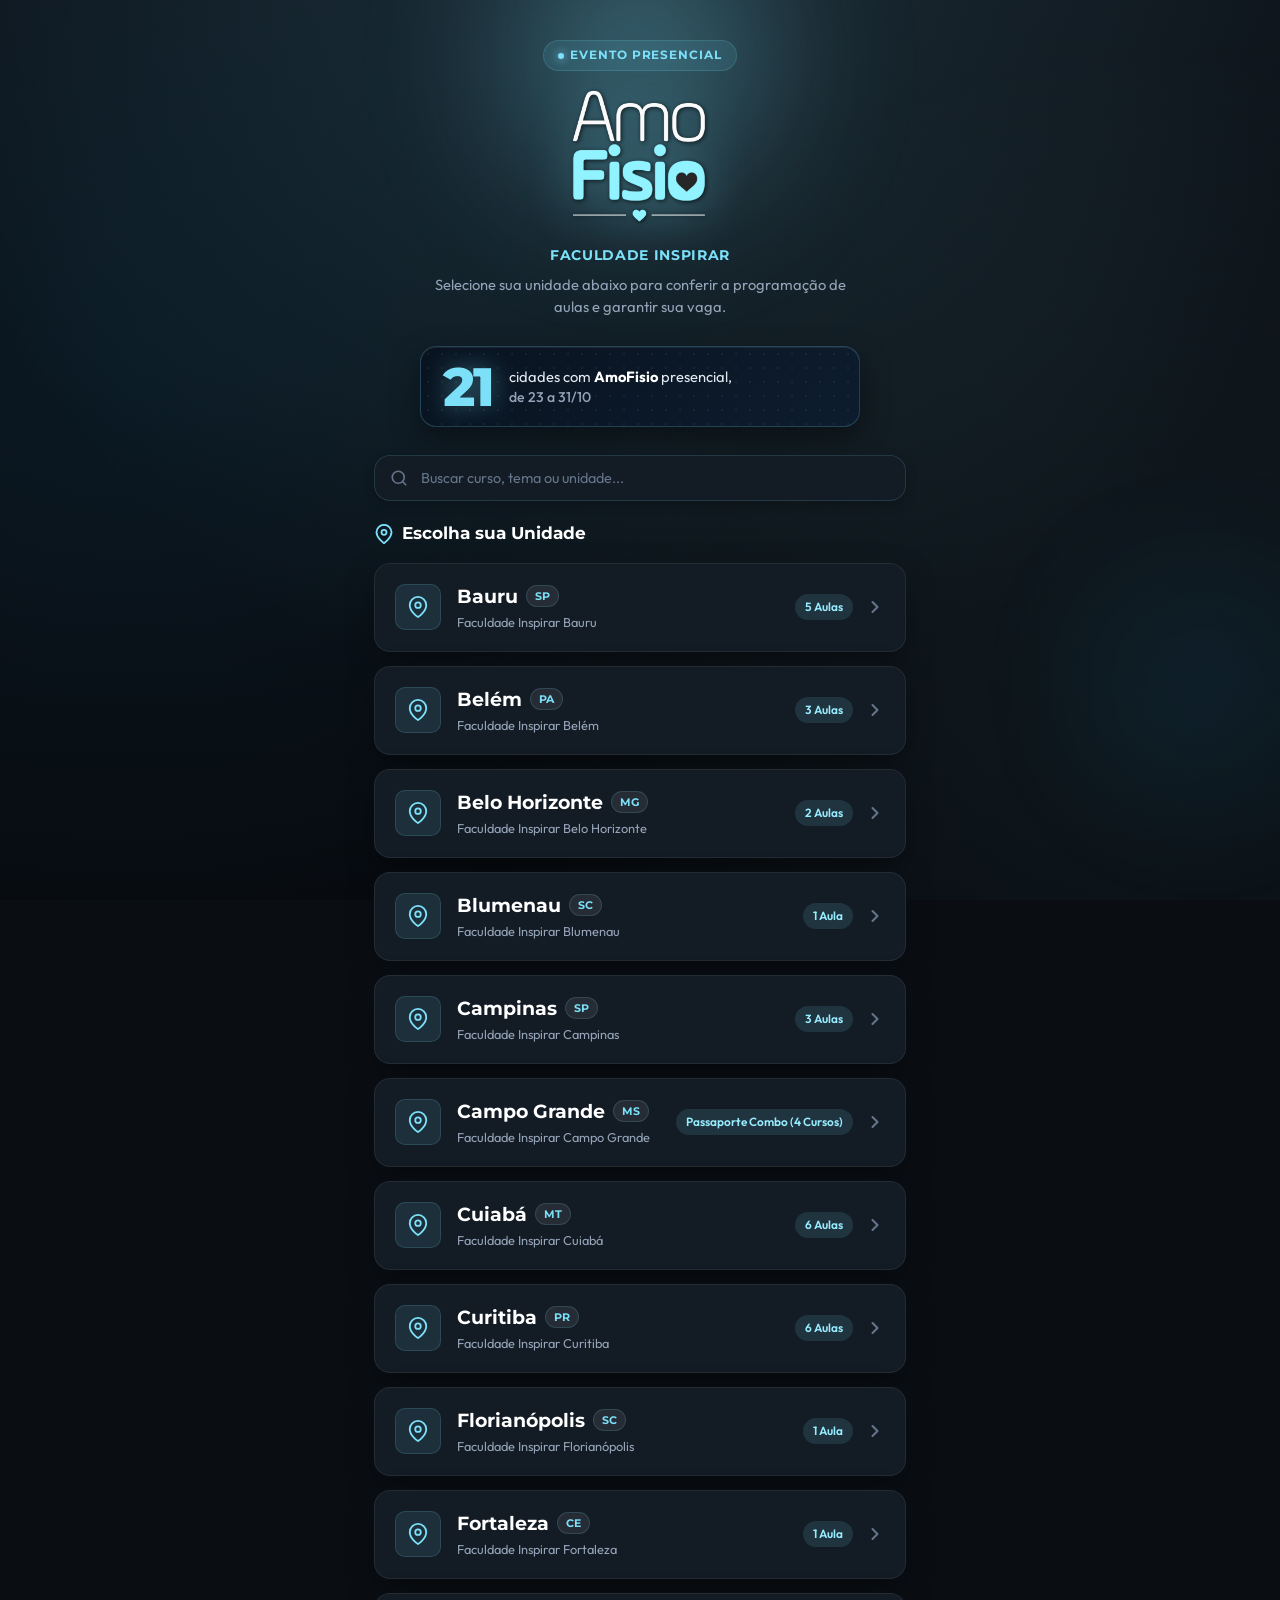
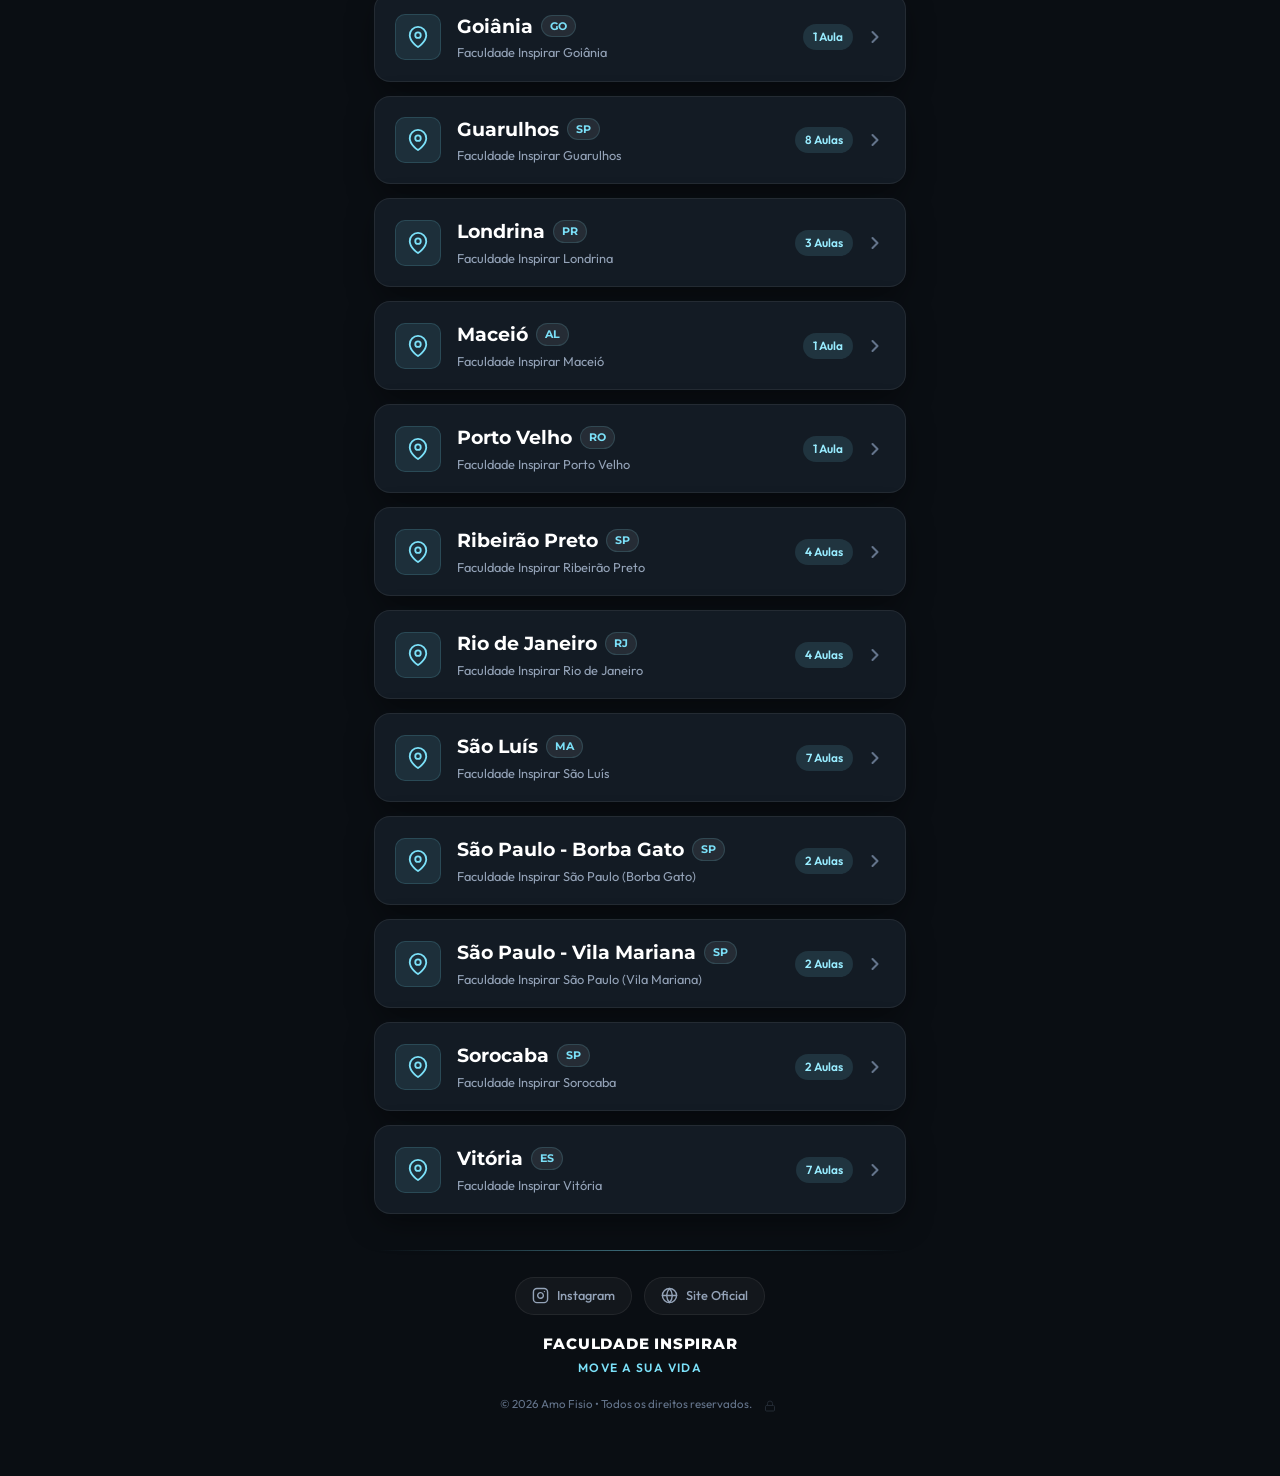
==== commit 554bee90: "Remover marca d'água '3' flutuante do card hero" ====
--- a/linktree amofisio/index.html
+++ b/linktree amofisio/index.html
@@ -46,7 +46,6 @@
 
       <!-- Destaque Informativo do Evento Presencial -->
       <div class="hero-event-info-card" aria-label="Informações do Evento AmoFisio Presencial">
-        <div class="hero-info-watermark">3</div>
         <div class="hero-info-number">21</div>
         <div class="hero-info-text">
           cidades com <strong>AmoFisio</strong> presencial,<br>
--- a/linktree amofisio/style.css
+++ b/linktree amofisio/style.css
@@ -1980,19 +1980,6 @@
   background-size: 14px 14px, 100% 100%;
 }
 
-.hero-info-watermark {
-  position: absolute;
-  right: -2px;
-  bottom: -22px;
-  font-family: var(--font-heading);
-  font-size: 6.8rem;
-  font-weight: 900;
-  line-height: 1;
-  color: rgba(255, 255, 255, 0.035);
-  pointer-events: none;
-  user-select: none;
-  z-index: 1;
-}
 
 .hero-info-number {
   position: relative;
@@ -2383,7 +2370,11 @@
   padding-right: 4px;
 }
 
-#admin-recent-feed-view,
-.admin-recent-feed-view {
+.admin-tab-content {
+  display: none;
+}
+
+.admin-tab-content.active,
+.admin-recent-feed-view.active {
   display: block;
 }
